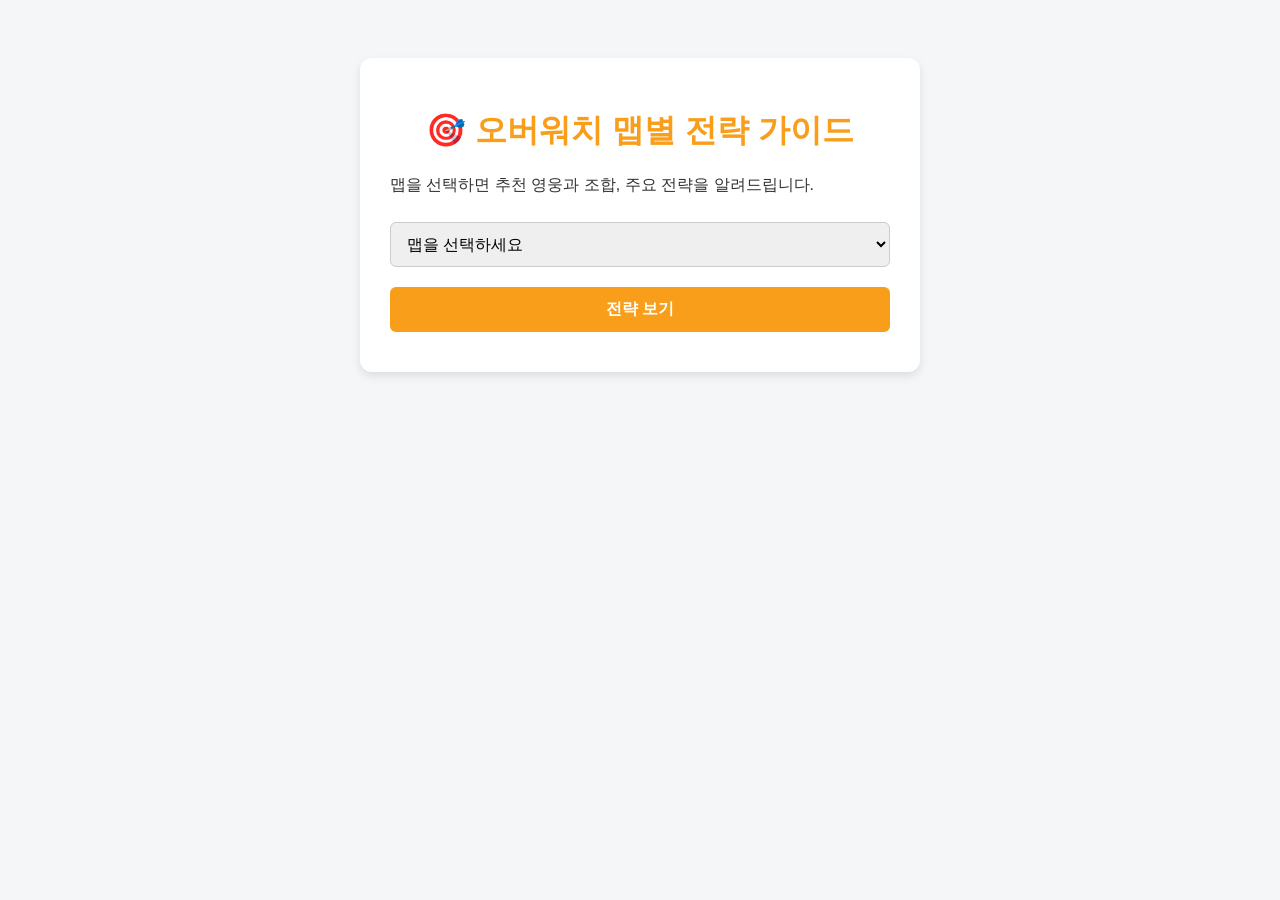
==== week1/ow/index.html @ e613a961 "중복 제거" ====
<!DOCTYPE html>
<html lang="ko">
<head>
    <meta charset="UTF-8">
    <meta name="viewport" content="width=device-width, initial-scale=1.0">
    <title>오버워치 전략 가이드</title>
    <link rel="stylesheet" href="style.css">
</head>
<body>
    <div class="container">
        <h1>🎯 오버워치 맵별 전략 가이드</h1>
        <p>맵을 선택하면 추천 영웅과 조합, 주요 전략을 알려드립니다.</p>
        
        <select id="mapSelect">
            <option value="">맵을 선택하세요</option>
            <option value="kingsRow">왕의 길 (King's Row)</option>
            <option value="ilios">일리오스 (Ilios)</option>
            <option value="dorado">도라도 (Dorado)</option>
            <optgroup label="쟁탈 (Control)">
                <option value="ilios">일리오스 (Ilios)</option>
                <option value="lijiangTower">리장 타워 (Lijiang Tower)</option>
                <option value="nepal">네팔 (Nepal)</option>
                <option value="oasis">오아시스 (Oasis)</option>
                <option value="busan">부산 (Busan)</option>
                <option value="antarcticPeninsula">남극 반도 (Antarctic Peninsula)</option>
                <option value="samoa">사모아 (Samoa)</option>
            </optgroup>
            <optgroup label="호위 (Escort)">
                <option value="dorado">도라도 (Dorado)</option>
                <option value="route66">66번 국도 (Route 66)</option>
                <option value="gibraltar">감시기지: 지브롤터 (Gibraltar)</option>
                <option value="havana">아바나 (Havana)</option>
                <option value="rialto">리알토 (Rialto)</option>
                <option value="junkertown">쓰레기촌 (Junkertown)</option>
                <option value="circuitRoyal">서킷 로얄 (Circuit Royal)</option>
                <option value="shambali">샴발리 수도원 (Shambali)</option>
            </optgroup>
            <optgroup label="혼합 (Hybrid)">
                <option value="kingsRow">왕의 길 (King's Row)</option>
                <option value="numbani">눔바니 (Numbani)</option>
                <option value="hollywood">할리우드 (Hollywood)</option>
                <option value="eichenwalde">아이헨발데 (Eichenwalde)</option>
                <option value="blizzardWorld">블리자드 월드 (Blizzard World)</option>
                <option value="midtown">미드타운 (Midtown)</option>
                <option value="paraiso">파라이소 (Paraíso)</option>
            </optgroup>
            <optgroup label="밀기 (Push)">
                <option value="colosseo">콜로세오 (Colosseo)</option>
                <option value="newQueenStreet">뉴 퀸 스트리트 (New Queen Street)</option>
                <option value="esperanca">에스페란사 (Esperança)</option>
                <option value="runasapi">루나사피 (Runasapi)</option>
            </optgroup>
            <optgroup label="플래시포인트 & 격돌 (Flashpoint / Clash)">
                <option value="suravasa">수라바사 (Suravasa)</option>
                <option value="newJunkCity">뉴 정크 시티 (New Junk City)</option>
                <option value="hanaoka">하나오카 (Hanaoka)</option>
                <option value="anubis">아누비스의 왕좌 (Throne of Anubis)</option>
            </optgroup>
        </select>
        
        <button id="searchBtn">전략 보기</button>

        <div id="resultBox" class="hidden">
            <h2 id="mapTitle">맵 이름</h2>
            <h3>💡 주요 전략</h3>
            <p id="strategyText">전략 내용이 여기에 표시됩니다.</p>
            <h3>🛡️ 추천 조합</h3>
            <p id="compText">추천 조합이 여기에 표시됩니다.</p>
            <h3>⭐ 추천 영웅</h3>
            <ul id="heroList"></ul>
        </div>
    </div>
    <script src="script.js"></script>
</body>
</html>
---- week1/ow/style.css ----
body {
    font-family: 'Malgun Gothic', sans-serif;
    background-color: #f4f6f8;
    color: #333;
    display: flex;
    justify-content: center;
    padding: 50px 20px;
}

.container {
    background: white;
    padding: 30px;
    border-radius: 12px;
    box-shadow: 0 4px 10px rgba(0,0,0,0.1);
    max-width: 500px;
    width: 100%;
}

h1 {
    color: #f99e1a; /* 오버워치 상징 컬러 */
    text-align: center;
}

select, button {
    padding: 12px;
    margin: 10px 0;
    width: 100%;
    border: 1px solid #ccc;
    border-radius: 6px;
    font-size: 16px;
    box-sizing: border-box;
}

button {
    background-color: #f99e1a;
    color: white;
    border: none;
    cursor: pointer;
    font-weight: bold;
    transition: background-color 0.2s;
}

button:hover {
    background-color: #e08b15;
}

.hidden {
    display: none;
}

#resultBox {
    margin-top: 25px;
    padding-top: 20px;
    border-top: 2px dashed #ddd;
}

h3 {
    margin-bottom: 5px;
    color: #444;
}

ul {
    padding-left: 20px;
}
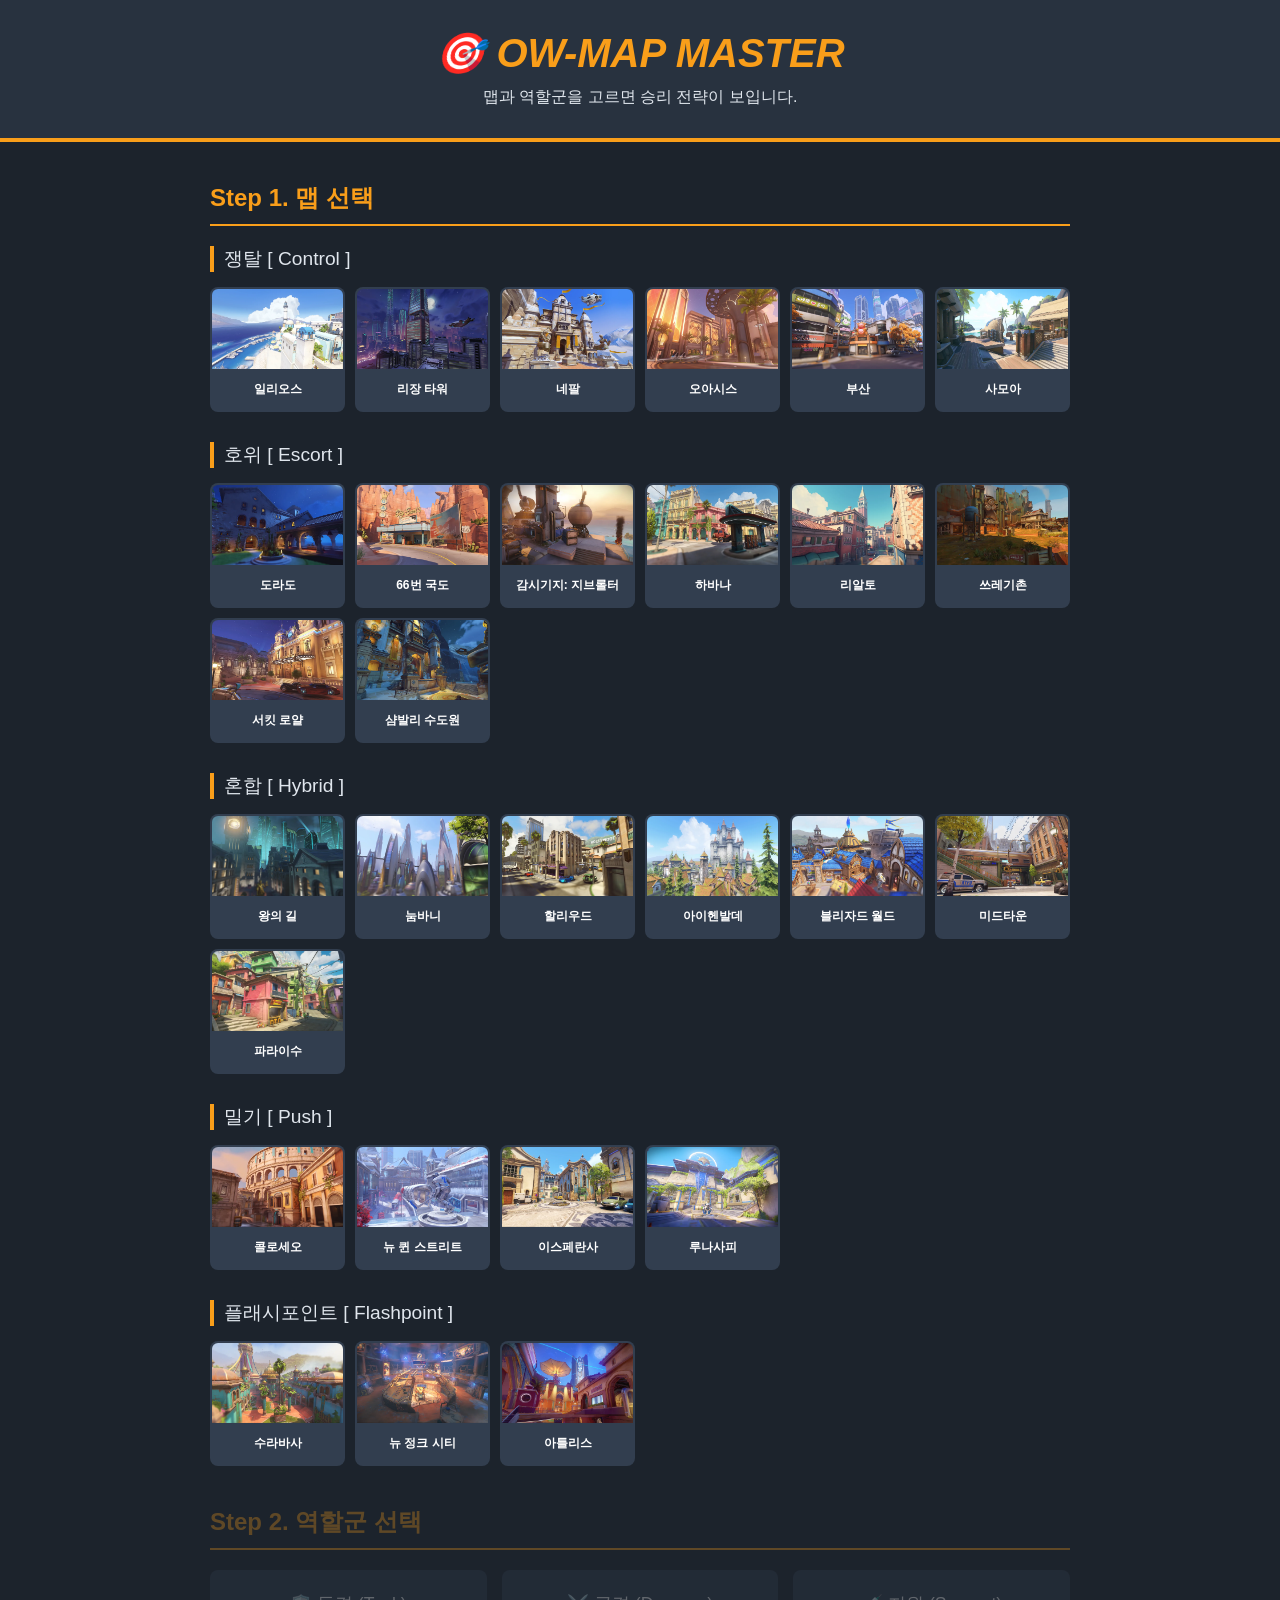
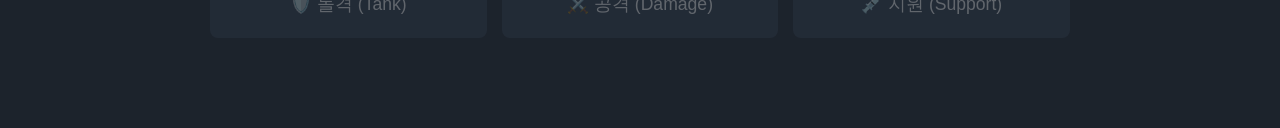
==== commit 57b15dc7: "오버워치 사이트 갈아엎기" ====
--- a/week1/ow/index.html
+++ b/week1/ow/index.html
@@ -7,68 +7,41 @@
     <link rel="stylesheet" href="style.css">
 </head>
 <body>
+    <header class="header">
+        <h1>🎯 OW-MAP MASTER</h1>
+        <p>맵과 역할군을 고르면 승리 전략이 보입니다.</p>
+    </header>
+
     <div class="container">
-        <h1>🎯 오버워치 맵별 전략 가이드</h1>
-        <p>맵을 선택하면 추천 영웅과 조합, 주요 전략을 알려드립니다.</p>
-        
-        <select id="mapSelect">
-            <option value="">맵을 선택하세요</option>
-            <option value="kingsRow">왕의 길 (King's Row)</option>
-            <option value="ilios">일리오스 (Ilios)</option>
-            <option value="dorado">도라도 (Dorado)</option>
-            <optgroup label="쟁탈 (Control)">
-                <option value="ilios">일리오스 (Ilios)</option>
-                <option value="lijiangTower">리장 타워 (Lijiang Tower)</option>
-                <option value="nepal">네팔 (Nepal)</option>
-                <option value="oasis">오아시스 (Oasis)</option>
-                <option value="busan">부산 (Busan)</option>
-                <option value="antarcticPeninsula">남극 반도 (Antarctic Peninsula)</option>
-                <option value="samoa">사모아 (Samoa)</option>
-            </optgroup>
-            <optgroup label="호위 (Escort)">
-                <option value="dorado">도라도 (Dorado)</option>
-                <option value="route66">66번 국도 (Route 66)</option>
-                <option value="gibraltar">감시기지: 지브롤터 (Gibraltar)</option>
-                <option value="havana">아바나 (Havana)</option>
-                <option value="rialto">리알토 (Rialto)</option>
-                <option value="junkertown">쓰레기촌 (Junkertown)</option>
-                <option value="circuitRoyal">서킷 로얄 (Circuit Royal)</option>
-                <option value="shambali">샴발리 수도원 (Shambali)</option>
-            </optgroup>
-            <optgroup label="혼합 (Hybrid)">
-                <option value="kingsRow">왕의 길 (King's Row)</option>
-                <option value="numbani">눔바니 (Numbani)</option>
-                <option value="hollywood">할리우드 (Hollywood)</option>
-                <option value="eichenwalde">아이헨발데 (Eichenwalde)</option>
-                <option value="blizzardWorld">블리자드 월드 (Blizzard World)</option>
-                <option value="midtown">미드타운 (Midtown)</option>
-                <option value="paraiso">파라이소 (Paraíso)</option>
-            </optgroup>
-            <optgroup label="밀기 (Push)">
-                <option value="colosseo">콜로세오 (Colosseo)</option>
-                <option value="newQueenStreet">뉴 퀸 스트리트 (New Queen Street)</option>
-                <option value="esperanca">에스페란사 (Esperança)</option>
-                <option value="runasapi">루나사피 (Runasapi)</option>
-            </optgroup>
-            <optgroup label="플래시포인트 & 격돌 (Flashpoint / Clash)">
-                <option value="suravasa">수라바사 (Suravasa)</option>
-                <option value="newJunkCity">뉴 정크 시티 (New Junk City)</option>
-                <option value="hanaoka">하나오카 (Hanaoka)</option>
-                <option value="anubis">아누비스의 왕좌 (Throne of Anubis)</option>
-            </optgroup>
-        </select>
-        
-        <button id="searchBtn">전략 보기</button>
+        <!-- Step 1: 맵 선택 -->
+        <section class="step-section" id="step1">
+            <h2>Step 1. 맵 선택</h2>
+            <div id="mapGrid"></div>
+        </section>
 
-        <div id="resultBox" class="hidden">
-            <h2 id="mapTitle">맵 이름</h2>
-            <h3>💡 주요 전략</h3>
-            <p id="strategyText">전략 내용이 여기에 표시됩니다.</p>
-            <h3>🛡️ 추천 조합</h3>
-            <p id="compText">추천 조합이 여기에 표시됩니다.</p>
-            <h3>⭐ 추천 영웅</h3>
-            <ul id="heroList"></ul>
-        </div>
+        <!-- Step 2: 역할군 선택 -->
+        <section class="step-section disabled" id="step2">
+            <h2>Step 2. 역할군 선택</h2>
+            <div class="role-buttons">
+                <button class="role-btn" data-role="tank">🛡️ 돌격 (Tank)</button>
+                <button class="role-btn" data-role="damage">⚔️ 공격 (Damage)</button>
+                <button class="role-btn" data-role="support">💉 지원 (Support)</button>
+            </div>
+        </section>
+
+        <!-- 결과창 -->
+        <section id="resultBox" class="hidden">
+            <h2 id="resultTitle" class="result-title">맵 이름 - 역할군 전략</h2>
+            
+            <div class="card strategy-card">
+                <h3>🗺️ 거점별 핵심 전략</h3>
+                <ul id="strategyList"></ul>
+            </div>
+
+            <div id="roleDataContent" class="role-content-grid">
+                <!-- JS에서 추천 영웅, 시너지, 카운터 내용이 렌더링됩니다 -->
+            </div>
+        </section>
     </div>
     <script src="script.js"></script>
 </body>
--- a/week1/ow/style.css
+++ b/week1/ow/style.css
@@ -1,64 +1,188 @@
+/* 오버워치 스타일 테마 및 초기화 */
+:root {
+    --ow-orange: #f99e1a;
+    --ow-orange-hover: #e08b15;
+    --ow-dark: #28323f;
+    --ow-bg: #1c232c;
+    --ow-text: #f4f6f8;
+    --card-bg: #323e4f;
+}
+
 body {
     font-family: 'Malgun Gothic', sans-serif;
-    background-color: #f4f6f8;
-    color: #333;
+    background-color: var(--ow-bg);
+    color: var(--ow-text);
     display: flex;
-    justify-content: center;
-    padding: 50px 20px;
+    flex-direction: column;
+    align-items: center;
+    padding: 0;
+    margin: 0;
+    min-height: 100vh;
+}
+
+.header {
+    background-color: var(--ow-dark);
+    width: 100%;
+    text-align: center;
+    padding: 30px 20px;
+    border-bottom: 4px solid var(--ow-orange);
+    margin-bottom: 20px;
+}
+
+.header h1 {
+    color: var(--ow-orange);
+    margin: 0 0 10px 0;
+    font-size: 2.5em;
+    font-style: italic;
+}
+
+.header p {
+    margin: 0;
+    color: #e0e6ed; /* 가독성 개선: 밝은 회색으로 변경 */
 }
 
 .container {
-    background: white;
-    padding: 30px;
-    border-radius: 12px;
-    box-shadow: 0 4px 10px rgba(0,0,0,0.1);
-    max-width: 500px;
+    max-width: 900px;
     width: 100%;
-}
-
-h1 {
-    color: #f99e1a; /* 오버워치 상징 컬러 */
-    text-align: center;
-}
-
-select, button {
-    padding: 12px;
-    margin: 10px 0;
-    width: 100%;
-    border: 1px solid #ccc;
-    border-radius: 6px;
-    font-size: 16px;
+    padding: 0 20px 50px 20px;
     box-sizing: border-box;
 }
 
-button {
-    background-color: #f99e1a;
-    color: white;
-    border: none;
+.step-section {
+    margin-bottom: 40px;
+}
+
+.step-section h2 {
+    border-bottom: 2px solid var(--ow-orange);
+    padding-bottom: 10px;
+    color: var(--ow-orange);
+}
+
+.disabled {
+    opacity: 0.3;
+    pointer-events: none;
+    transition: opacity 0.3s;
+}
+
+/* 맵 카테고리 타이틀 */
+.map-category {
+    margin-bottom: 30px;
+}
+
+.map-category-title {
+    color: #e0e6ed;
+    font-size: 1.2em;
+    margin-bottom: 15px;
+    border-left: 4px solid var(--ow-orange);
+    padding-left: 10px;
+}
+
+/* 맵 타일 그리드 */
+.map-grid {
+    display: grid;
+    grid-template-columns: repeat(auto-fill, minmax(130px, 1fr));
+    gap: 10px;
+}
+
+.map-btn {
+    background-color: var(--card-bg);
+    color: #ffffff; /* 가독성 개선: 흰색 명시 */
+    border: 2px solid transparent;
+    padding: 0;
+    border-radius: 8px;
     cursor: pointer;
     font-weight: bold;
-    transition: background-color 0.2s;
+    transition: all 0.2s;
+    overflow: hidden;
+    display: flex;
+    flex-direction: column;
 }
 
-button:hover {
-    background-color: #e08b15;
+.map-image {
+    width: 100%;
+    height: 80px;
+    object-fit: cover;
+    background-color: var(--ow-dark);
+}
+
+.map-name {
+    padding: 12px 5px;
+    text-align: center;
+    font-size: 0.9em;
+    width: 100%;
+    box-sizing: border-box;
+}
+
+.map-btn:hover {
+    background-color: #435368;
+}
+
+.map-btn.selected {
+    border-color: var(--ow-orange);
+    background-color: var(--ow-orange);
+    color: #fff;
+}
+
+/* 역할군 버튼 */
+.role-buttons {
+    display: flex;
+    gap: 15px;
+}
+
+.role-btn {
+    flex: 1;
+    background-color: var(--card-bg);
+    color: #ffffff; /* 가독성 개선 */
+    border: 2px solid transparent;
+    padding: 20px;
+    font-size: 1.1em;
+    border-radius: 8px;
+    cursor: pointer;
+    transition: all 0.2s;
+}
+
+.role-btn:hover {
+    border-color: var(--ow-orange);
+}
+
+.role-btn.selected {
+    background-color: var(--ow-orange);
+    color: #fff;
 }
 
 .hidden {
     display: none;
 }
 
-#resultBox {
-    margin-top: 25px;
-    padding-top: 20px;
-    border-top: 2px dashed #ddd;
+/* 결과창 카드 레이아웃 */
+.card {
+    background-color: var(--card-bg);
+    padding: 20px;
+    border-radius: 8px;
+    margin-bottom: 20px;
+    color: #ffffff; /* 카드 내부 텍스트 밝게 조정 */
 }
 
-h3 {
-    margin-bottom: 5px;
-    color: #444;
+.card h3 {
+    margin-top: 0;
+    color: var(--ow-orange);
 }
 
-ul {
+.card ul {
     padding-left: 20px;
+}
+
+.role-content-grid {
+    display: grid;
+    grid-template-columns: 1fr 1fr 1fr;
+    gap: 15px;
+}
+
+@media (max-width: 768px) {
+    .role-content-grid {
+        grid-template-columns: 1fr;
+    }
+    .role-buttons {
+        flex-direction: column;
+    }
 }
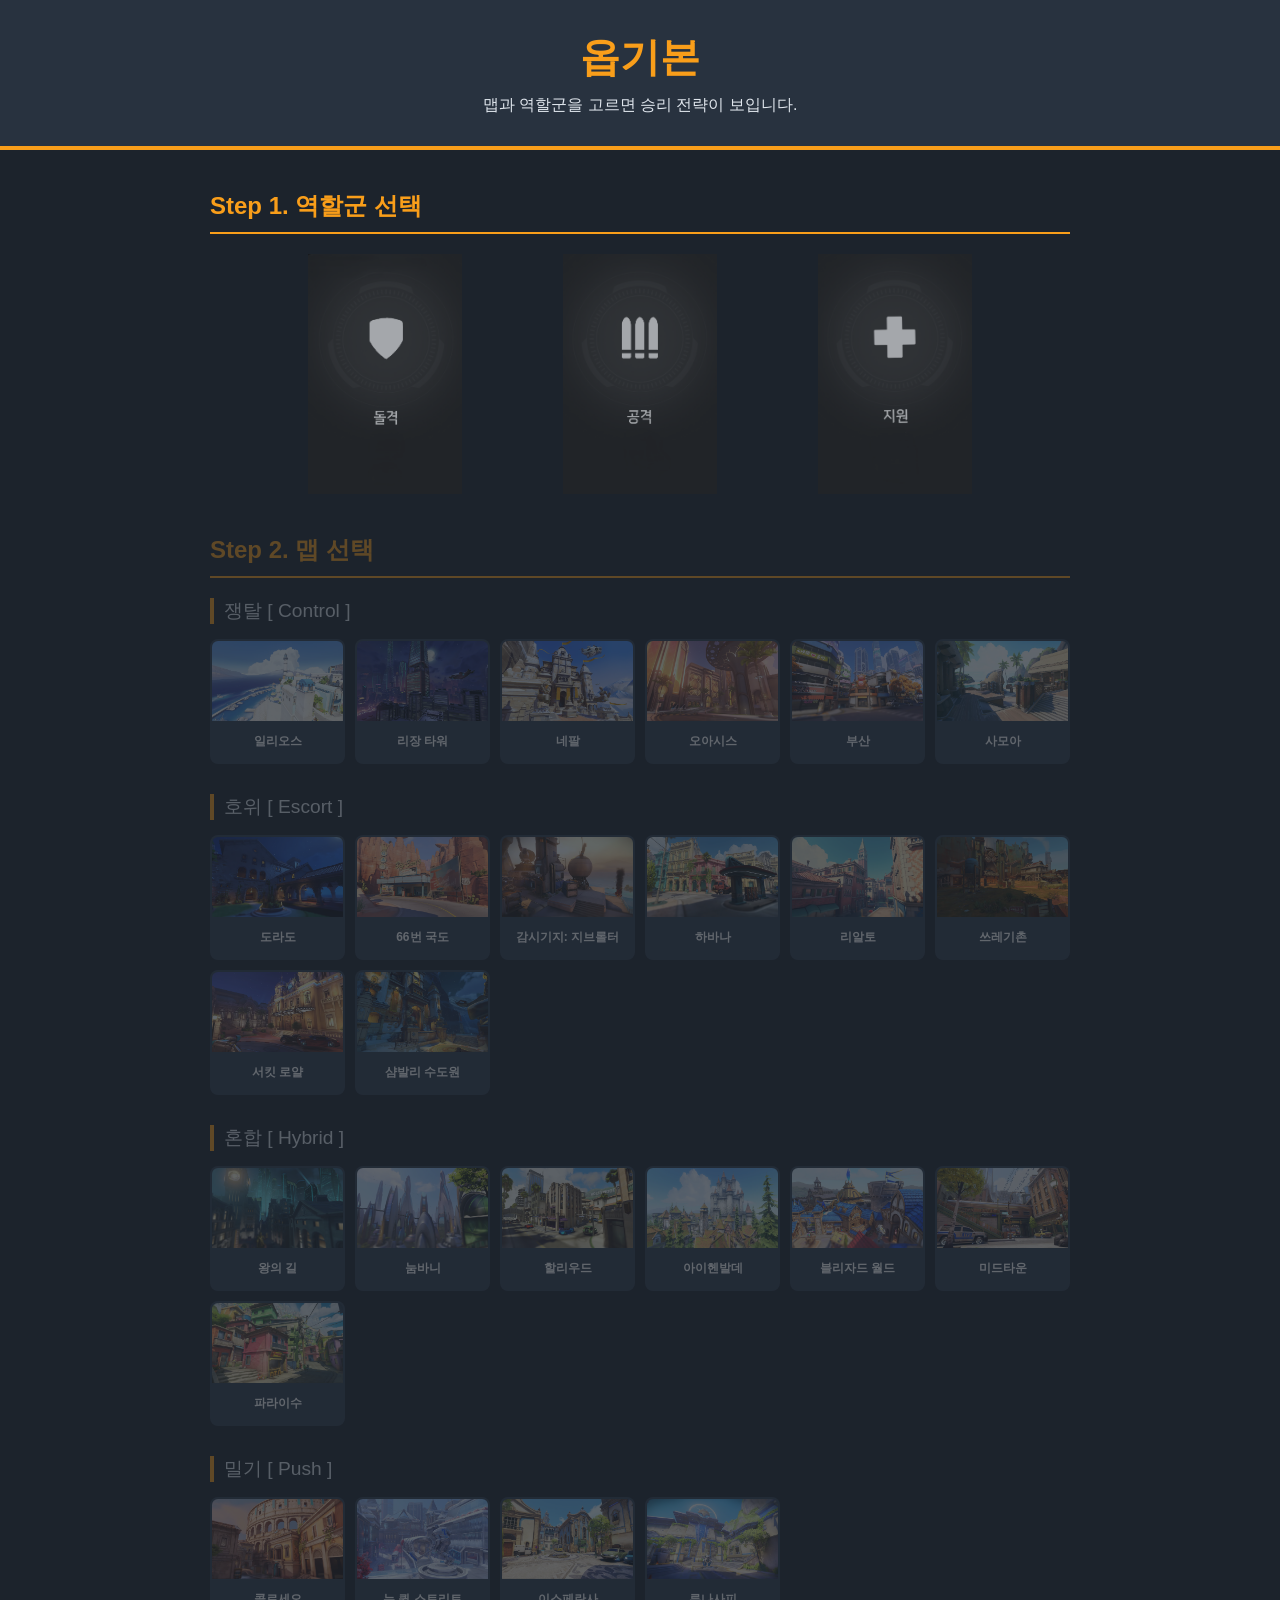
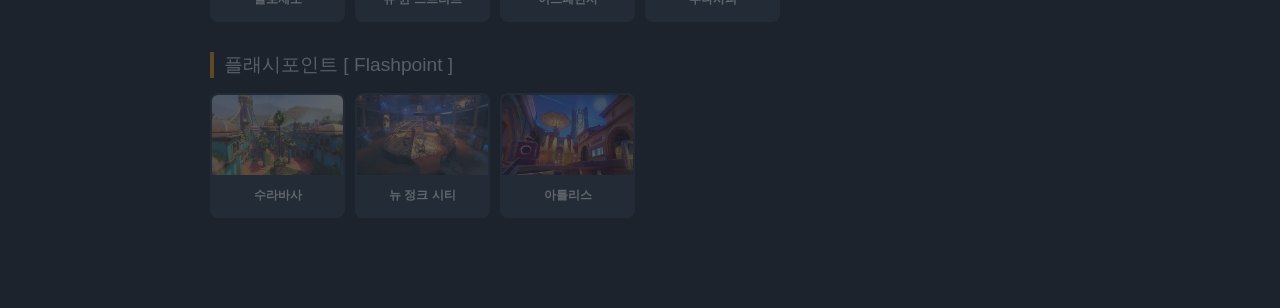
==== commit 159bafcc: "업데이트" ====
--- a/week1/ow/index.html
+++ b/week1/ow/index.html
@@ -8,25 +8,34 @@
 </head>
 <body>
     <header class="header">
-        <h1>🎯 OW-MAP MASTER</h1>
+        <h1>옵기본</h1>
         <p>맵과 역할군을 고르면 승리 전략이 보입니다.</p>
     </header>
 
     <div class="container">
-        <!-- Step 1: 맵 선택 -->
+        <!-- Step 1: 역할군 선택 -->
         <section class="step-section" id="step1">
-            <h2>Step 1. 맵 선택</h2>
-            <div id="mapGrid"></div>
+            <h2>Step 1. 역할군 선택</h2>
+            <div class="role-buttons">
+                <div class="role-item" data-role="tank">
+                    <img src="images/돌격.png" alt="돌격" class="role-icon">
+                    <span>돌격 (Tank)</span>
+                </div>
+                <div class="role-item" data-role="damage">
+                    <img src="images/공격.png" alt="공격" class="role-icon">
+                    <span>공격 (Damage)</span>
+                </div>
+                <div class="role-item" data-role="support">
+                    <img src="images/지원.png" alt="지원" class="role-icon">
+                    <span>지원 (Support)</span>
+                </div>
+            </div>
         </section>
 
-        <!-- Step 2: 역할군 선택 -->
+        <!-- Step 2: 맵 선택 -->
         <section class="step-section disabled" id="step2">
-            <h2>Step 2. 역할군 선택</h2>
-            <div class="role-buttons">
-                <button class="role-btn" data-role="tank">🛡️ 돌격 (Tank)</button>
-                <button class="role-btn" data-role="damage">⚔️ 공격 (Damage)</button>
-                <button class="role-btn" data-role="support">💉 지원 (Support)</button>
-            </div>
+            <h2>Step 2. 맵 선택</h2>
+            <div id="mapGrid"></div>
         </section>
 
         <!-- 결과창 -->
@@ -43,6 +52,6 @@
             </div>
         </section>
     </div>
-    <script src="script.js"></script>
+    <script src="script.js?v=202407"></script>
 </body>
 </html>
--- a/week1/ow/style.css
+++ b/week1/ow/style.css
@@ -33,7 +33,6 @@
     color: var(--ow-orange);
     margin: 0 0 10px 0;
     font-size: 2.5em;
-    font-style: italic;
 }
 
 .header p {
@@ -127,27 +126,50 @@
 .role-buttons {
     display: flex;
     gap: 15px;
-}
-
-.role-btn {
-    flex: 1;
-    background-color: var(--card-bg);
-    color: #ffffff; /* 가독성 개선 */
-    border: 2px solid transparent;
-    padding: 20px;
-    font-size: 1.1em;
-    border-radius: 8px;
+    justify-content: center;
+}
+
+.role-item {
     cursor: pointer;
     transition: all 0.2s;
-}
-
-.role-btn:hover {
-    border-color: var(--ow-orange);
-}
-
-.role-btn.selected {
-    background-color: var(--ow-orange);
-    color: #fff;
+    display: flex;
+    flex-direction: column;
+    align-items: center;
+    justify-content: center;
+    gap: 12px;
+    color: #cbd5e1;
+}
+
+.role-item span {
+    display: none; /* 텍스트(돌격, 공격, 지원) 숨김 처리 */
+}
+
+.role-icon {
+    width: 240px; /* 이미지 크기 최대 확대 */
+    height: 240px;
+    object-fit: contain;
+    transition: transform 0.2s, filter 0.2s;
+    filter: grayscale(100%) opacity(0.6);
+}
+
+.role-item:hover .role-icon {
+    transform: scale(1.1);
+    filter: grayscale(0%) opacity(1);
+}
+
+.role-item:hover {
+    color: var(--ow-orange);
+}
+
+.role-item.selected .role-icon {
+    transform: scale(1.15);
+    filter: grayscale(0%) opacity(1);
+    filter: drop-shadow(0 0 8px rgba(249, 158, 26, 0.6));
+}
+
+.role-item.selected {
+    color: var(--ow-orange);
+    font-weight: bold;
 }
 
 .hidden {
@@ -161,6 +183,12 @@
     border-radius: 8px;
     margin-bottom: 20px;
     color: #ffffff; /* 카드 내부 텍스트 밝게 조정 */
+    transition: transform 0.2s ease, box-shadow 0.2s ease;
+}
+
+.card:hover {
+    transform: translateY(-4px);
+    box-shadow: 0 6px 16px rgba(0, 0, 0, 0.4);
 }
 
 .card h3 {
@@ -174,7 +202,7 @@
 
 .role-content-grid {
     display: grid;
-    grid-template-columns: 1fr 1fr 1fr;
+    grid-template-columns: 1fr 1.8fr; /* 추천 영웅 칸을 줄이고 시너지 픽 칸을 넓힘 */
     gap: 15px;
 }
 
@@ -185,4 +213,149 @@
     .role-buttons {
         flex-direction: column;
     }
+}
+
+/* 메타 구분 뱃지 (Badge) 스타일 */
+.badge {
+    display: inline-block;
+    padding: 3px 8px;
+    border-radius: 12px;
+    font-size: 0.75em;
+    font-weight: bold;
+    margin-right: 6px;
+    vertical-align: text-bottom;
+    line-height: 1;
+}
+.badge-tournament {
+    background-color: #ff4655; /* 대회: 강렬한 레드 */
+    color: #fff;
+}
+.badge-common {
+    background-color: #00a8ff; /* 공통/기본: 파란색 */
+    color: #fff;
+}
+.badge-dive {
+    background-color: #3498db; /* 다이브: 파란색 */
+    color: #fff;
+}
+.badge-rush {
+    background-color: #e67e22; /* 러쉬: 주황색 */
+    color: #fff;
+}
+.badge-poke {
+    background-color: #9b59b6; /* 포킹: 보라색 */
+    color: #fff;
+}
+.badge-anchor {
+    background-color: #95a5a6; /* 앵커: 회색 */
+    color: #fff;
+}
+.badge-main-dps {
+    background-color: #e74c3c; /* 메인딜: 강렬한 붉은색 */
+    color: #fff;
+}
+.badge-sub-dps {
+    background-color: #2ecc71; /* 서브딜: 서포팅/플랭킹 초록색 */
+    color: #fff;
+}
+.badge-rank {
+    background-color: var(--ow-dark);
+    color: var(--ow-orange);
+    border: 1px solid var(--ow-orange);
+}
+
+/* 영웅 아이콘 및 리스트 스타일 */
+.hero-group {
+    display: flex;
+    align-items: center;
+    margin-bottom: 10px;
+    flex-wrap: wrap;
+}
+.hero-item-wrapper {
+    display: inline-flex;
+    align-items: center;
+    gap: 6px;
+    margin: 4px;
+}
+.hero-badges-left, .hero-badges-right {
+    display: flex;
+    flex-direction: column;
+    gap: 4px;
+}
+.hero-badges-left .badge, .hero-badges-right .badge {
+    margin-right: 0;
+}
+.hero-item {
+    display: inline-flex;
+    flex-direction: column;
+    align-items: center;
+    gap: 6px;
+    margin: 4px 2px;
+}
+.hero-icon {
+    width: 46px;
+    height: 46px;
+    border-radius: 50%;
+    object-fit: cover;
+    background-color: var(--ow-dark);
+    border: 2px solid var(--ow-orange);
+    transition: transform 0.2s ease, border-color 0.2s ease;
+}
+
+.hero-name {
+    font-size: 0.85em;
+    text-align: center;
+    line-height: 1.3;
+}
+
+.hero-item:hover .hero-icon {
+    transform: scale(1.15);
+    border-color: #fff;
+}
+
+/* 영웅 상세 정보 팝업(모달) 스타일 */
+.modal {
+    position: fixed;
+    z-index: 1000;
+    left: 0;
+    top: 0;
+    width: 100%;
+    height: 100%;
+    background-color: rgba(0, 0, 0, 0.7);
+    display: flex;
+    align-items: center;
+    justify-content: center;
+    opacity: 1;
+    transition: opacity 0.3s ease;
+}
+.modal.hidden {
+    display: none;
+    opacity: 0;
+}
+.modal-content {
+    position: relative;
+    width: 90%;
+    max-width: 500px;
+    max-height: 80vh;
+    overflow-y: auto;
+    transform: none; /* hover 애니메이션 무효화 */
+}
+.close-btn {
+    position: absolute;
+    top: 15px;
+    right: 20px;
+    color: #fff;
+    font-size: 28px;
+    font-weight: bold;
+    cursor: pointer;
+}
+.close-btn:hover {
+    color: var(--ow-orange);
+}
+.modal-header {
+    display: flex;
+    align-items: center;
+    gap: 15px;
+    border-bottom: 2px solid var(--ow-dark);
+    padding-bottom: 15px;
 }
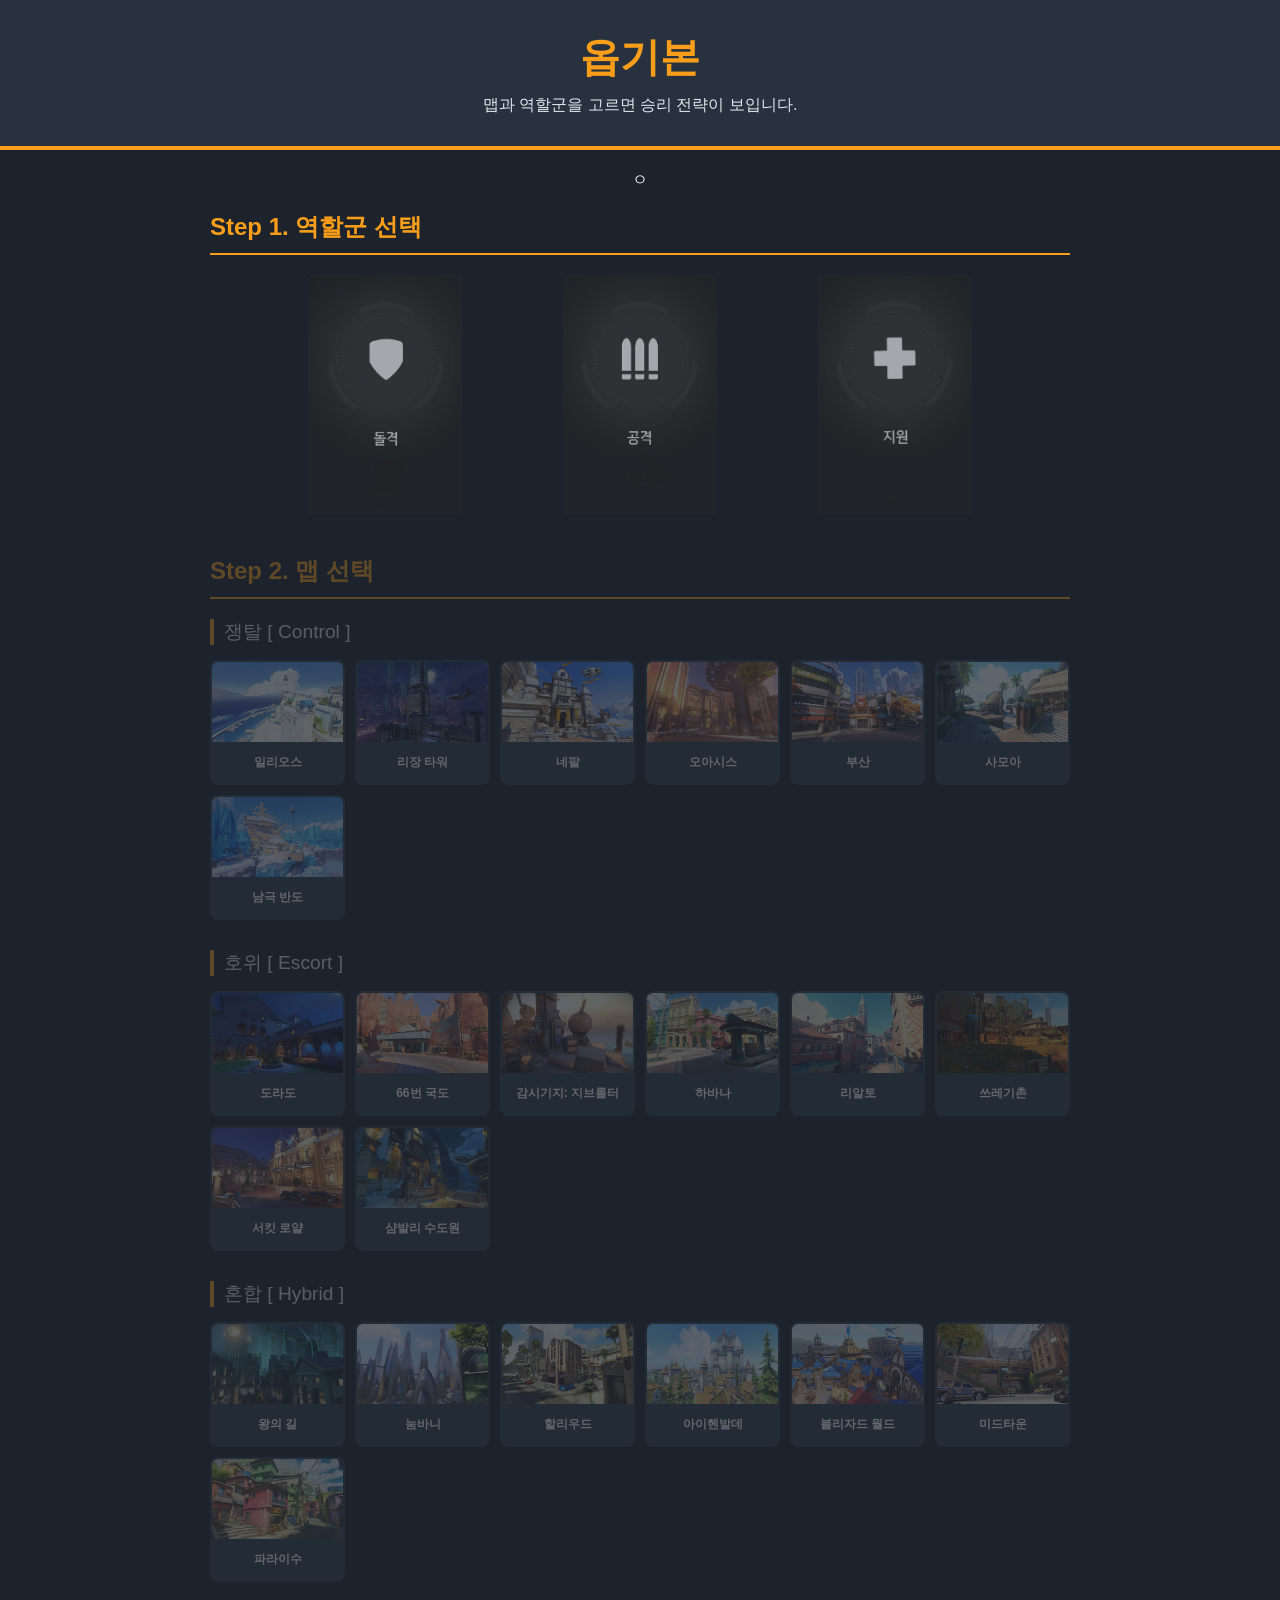
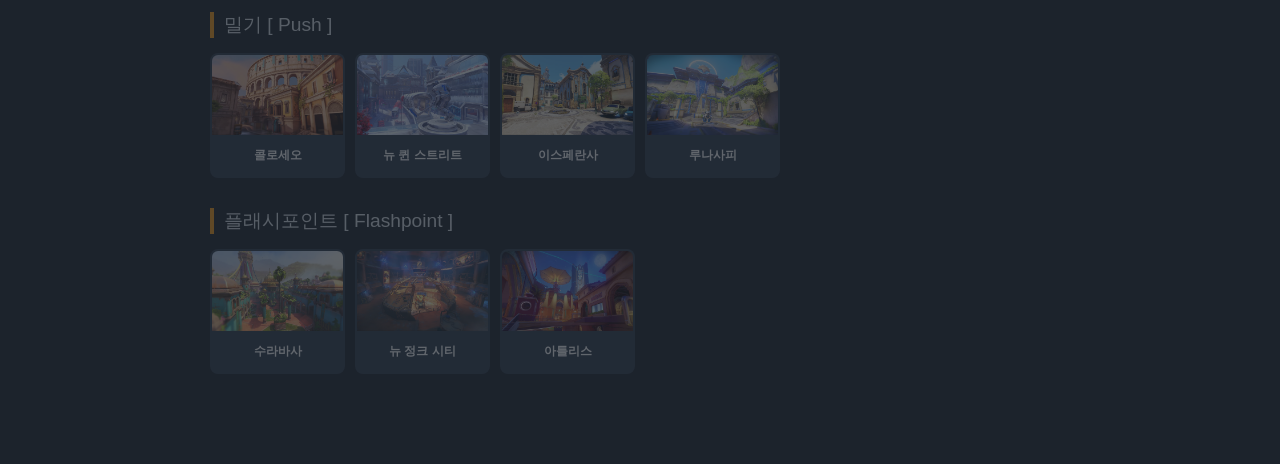
==== commit 039b9286: "Add Supabase feature" ====
--- a/week1/ow/index.html
+++ b/week1/ow/index.html
@@ -10,7 +10,7 @@
     <header class="header">
         <h1>옵기본</h1>
         <p>맵과 역할군을 고르면 승리 전략이 보입니다.</p>
-    </header>
+    </header>ㅇ
 
     <div class="container">
         <!-- Step 1: 역할군 선택 -->
@@ -40,7 +40,12 @@
 
         <!-- 결과창 -->
         <section id="resultBox" class="hidden">
-            <h2 id="resultTitle" class="result-title">맵 이름 - 역할군 전략</h2>
+            <div class="result-header">
+                <h2 id="resultTitle" class="result-title">맵 이름 - 역할군 전략</h2>
+                <div class="like-section">
+                    <button id="likeBtn" class="like-btn">👍 추천해요 <span id="likeCount">0</span></button>
+                </div>
+            </div>
             
             <div class="card strategy-card">
                 <h3>🗺️ 거점별 핵심 전략</h3>
@@ -50,6 +55,21 @@
             <div id="roleDataContent" class="role-content-grid">
                 <!-- JS에서 추천 영웅, 시너지, 카운터 내용이 렌더링됩니다 -->
             </div>
+
+            <!-- 💬 댓글(방명록) 기능 추가 -->
+            <div class="card comment-section">
+                <h3>💬 맵 전술 토론 (방명록)</h3>
+                
+                <form id="commentForm" class="comment-form">
+                    <input type="text" id="commentNickname" placeholder="닉네임 (2~12자)" minlength="2" maxlength="12" required>
+                    <textarea id="commentContent" placeholder="이 맵의 꿀팁이나 궁금한 점을 남겨주세요! (5~300자)" minlength="5" maxlength="300" required></textarea>
+                    <button type="submit" id="commentSubmitBtn">댓글 남기기</button>
+                </form>
+
+                <div id="commentList" class="comment-list">
+                    <p style="text-align: center; color: #a0aec0;">댓글을 불러오는 중...</p>
+                </div>
+            </div>
         </section>
     </div>
     <script src="script.js?v=202407"></script>
--- a/week1/ow/style.css
+++ b/week1/ow/style.css
@@ -141,11 +141,11 @@
 }
 
 .role-item span {
-    display: none; /* 텍스트(돌격, 공격, 지원) 숨김 처리 */
+    display: none;
 }
 
 .role-icon {
-    width: 240px; /* 이미지 크기 최대 확대 */
+    width: 240px;
     height: 240px;
     object-fit: contain;
     transition: transform 0.2s, filter 0.2s;
@@ -170,6 +170,31 @@
 .role-item.selected {
     color: var(--ow-orange);
     font-weight: bold;
+}
+
+/* 결과창 헤더 및 좋아요 버튼 */
+.result-header {
+    display: flex;
+    justify-content: space-between;
+    align-items: center;
+    flex-wrap: wrap;
+    gap: 10px;
+}
+
+.like-btn {
+    background-color: var(--card-bg);
+    color: #fff;
+    border: 1px solid var(--ow-orange);
+    padding: 8px 16px;
+    border-radius: 20px;
+    cursor: pointer;
+    font-weight: bold;
+    transition: all 0.2s;
+}
+
+.like-btn:hover {
+    background-color: var(--ow-orange);
+    color: #fff;
 }
 
 .hidden {
@@ -313,49 +338,207 @@
     border-color: #fff;
 }
 
-/* 영웅 상세 정보 팝업(모달) 스타일 */
-.modal {
-    position: fixed;
-    z-index: 1000;
-    left: 0;
-    top: 0;
+/* --- 영웅 상세 페이지 (OP.GG 스타일) --- */
+.hero-header-banner {
+    display: flex;
+    align-items: center;
+    gap: 25px;
+    background: linear-gradient(135deg, #323e4f, #1c232c);
+    padding: 30px;
+    border-radius: 12px;
+    border-left: 6px solid var(--ow-orange);
+    margin-bottom: 25px;
+    box-shadow: 0 8px 20px rgba(0,0,0,0.3);
+}
+.hero-detail-img {
+    width: 110px;
+    height: 110px;
+    border-radius: 50%;
+    border: 4px solid var(--ow-orange);
+    object-fit: cover;
+}
+.hero-detail-info h2 {
+    margin: 0 0 10px 0;
+    font-size: 2em;
+    display: flex;
+    align-items: center;
+    gap: 15px;
+}
+.hero-stats {
+    display: flex;
+    gap: 15px;
+    font-size: 0.95em;
+    color: #cbd5e1;
+    margin-bottom: 12px;
+}
+.hero-stats span {
+    background: rgba(0,0,0,0.2);
+    padding: 5px 10px;
+    border-radius: 6px;
+}
+
+.detail-section {
+    background: var(--card-bg);
+    border-radius: 8px;
+    padding: 25px;
+    margin-bottom: 20px;
+}
+.section-title {
+    font-size: 1.3em;
+    color: var(--ow-orange);
+    margin-bottom: 20px;
+    border-bottom: 2px solid rgba(255,255,255,0.1);
+    padding-bottom: 10px;
+}
+
+/* 탭 버튼 스타일 (트레이서 등 조합별 전략용) */
+.tab-container {
+    display: flex;
+    gap: 10px;
+    margin-bottom: 15px;
+    flex-wrap: wrap;
+}
+.tab-btn {
+    background: rgba(0,0,0,0.3);
+    border: 1px solid rgba(255,255,255,0.1);
+    color: #cbd5e1;
+    padding: 8px 16px;
+    border-radius: 20px;
+    cursor: pointer;
+    transition: all 0.2s;
+    font-weight: bold;
+}
+.tab-btn:hover {
+    background: rgba(249, 158, 26, 0.2);
+    color: var(--ow-orange);
+}
+.tab-btn.active {
+    background: var(--ow-orange);
+    color: #fff;
+    border-color: var(--ow-orange);
+}
+.tab-content {
+    display: none;
+    background: rgba(0,0,0,0.15);
+    padding: 20px;
+    border-radius: 8px;
+    border-left: 4px solid var(--ow-orange);
+    line-height: 1.6;
+}
+.tab-content.active {
+    display: block;
+    animation: fadeInDown 0.3s ease;
+}
+
+/* 상성 카드 (OP.GG Style) */
+.matchup-grid {
+    display: grid;
+    grid-template-columns: repeat(auto-fill, minmax(280px, 1fr));
+    gap: 15px;
+}
+.matchup-card {
+    background: rgba(0,0,0,0.15);
+    border-radius: 8px;
+    padding: 15px;
+    cursor: pointer;
+    border-left: 5px solid transparent;
+    transition: all 0.2s ease;
+}
+.matchup-card.easy { border-left-color: #5383e8; } /* Blue for Easy */
+.matchup-card.counter { border-left-color: #e84057; } /* Red for Counter */
+.matchup-card:hover {
+    background: rgba(0,0,0,0.3);
+    transform: translateY(-3px);
+}
+.matchup-header {
+    display: flex;
+    align-items: center;
+    gap: 10px;
+    font-size: 1.1em;
+    font-weight: bold;
+}
+.matchup-reason {
+    display: none; /* 숨김 처리 */
+    margin-top: 12px;
+    padding-top: 12px;
+    border-top: 1px dashed rgba(255,255,255,0.1);
+    font-size: 0.9em;
+    color: #e0e6ed;
+    line-height: 1.5;
+}
+.matchup-card.active .matchup-reason {
+    display: block; /* 클릭 시 표시 */
+    animation: fadeInDown 0.3s ease;
+}
+
+@keyframes fadeInDown {
+    from { opacity: 0; transform: translateY(-5px); }
+    to { opacity: 1; transform: translateY(0); }
+}
+
+/* --- 방명록(댓글) 섹션 스타일 --- */
+.comment-section {
+    grid-column: 1 / -1;
+    margin-top: 20px;
+}
+.comment-form {
+    display: flex;
+    flex-direction: column;
+    gap: 10px;
+    margin-bottom: 20px;
+    background: rgba(0,0,0,0.15);
+    padding: 15px;
+    border-radius: 8px;
+}
+.comment-form input,
+.comment-form textarea {
     width: 100%;
-    height: 100%;
-    background-color: rgba(0, 0, 0, 0.7);
-    display: flex;
-    align-items: center;
-    justify-content: center;
-    opacity: 1;
-    transition: opacity 0.3s ease;
-}
-.modal.hidden {
-    display: none;
-    opacity: 0;
-}
-.modal-content {
-    position: relative;
-    width: 90%;
-    max-width: 500px;
-    max-height: 80vh;
-    overflow-y: auto;
-    transform: none; /* hover 애니메이션 무효화 */
-}
-.close-btn {
-    position: absolute;
-    top: 15px;
-    right: 20px;
-    color: #fff;
-    font-size: 28px;
+    padding: 12px;
+    border-radius: 6px;
+    border: 1px solid rgba(255,255,255,0.1);
+    background: rgba(0,0,0,0.2);
+    color: #fff;
+    box-sizing: border-box;
+    font-family: inherit;
+}
+.comment-form textarea {
+    resize: vertical;
+    min-height: 80px;
+}
+.comment-form button {
+    background-color: var(--ow-orange);
+    color: #fff;
+    border: none;
+    padding: 12px;
+    border-radius: 6px;
     font-weight: bold;
     cursor: pointer;
-}
-.close-btn:hover {
-    color: var(--ow-orange);
-}
-.modal-header {
-    display: flex;
-    align-items: center;
+    transition: background-color 0.2s;
+}
+.comment-form button:hover {
+    background-color: var(--ow-orange-hover);
+}
+.comment-list {
+    display: flex;
+    flex-direction: column;
     gap: 15px;
-    border-bottom: 2px solid var(--ow-dark);
-    padding-bottom: 15px;
+}
+.comment-item {
+    background: rgba(0,0,0,0.2);
+    padding: 15px;
+    border-radius: 8px;
+    border-left: 4px solid var(--ow-orange);
+}
+.comment-header {
+    display: flex;
+    justify-content: space-between;
+    margin-bottom: 8px;
+    font-size: 0.9em;
+}
+.comment-author { font-weight: bold; color: #fff; }
+.comment-date { color: #a0aec0; font-size: 0.9em; }
+.comment-body {
+    color: #e0e6ed;
+    line-height: 1.5;
+    word-break: break-word;
 }
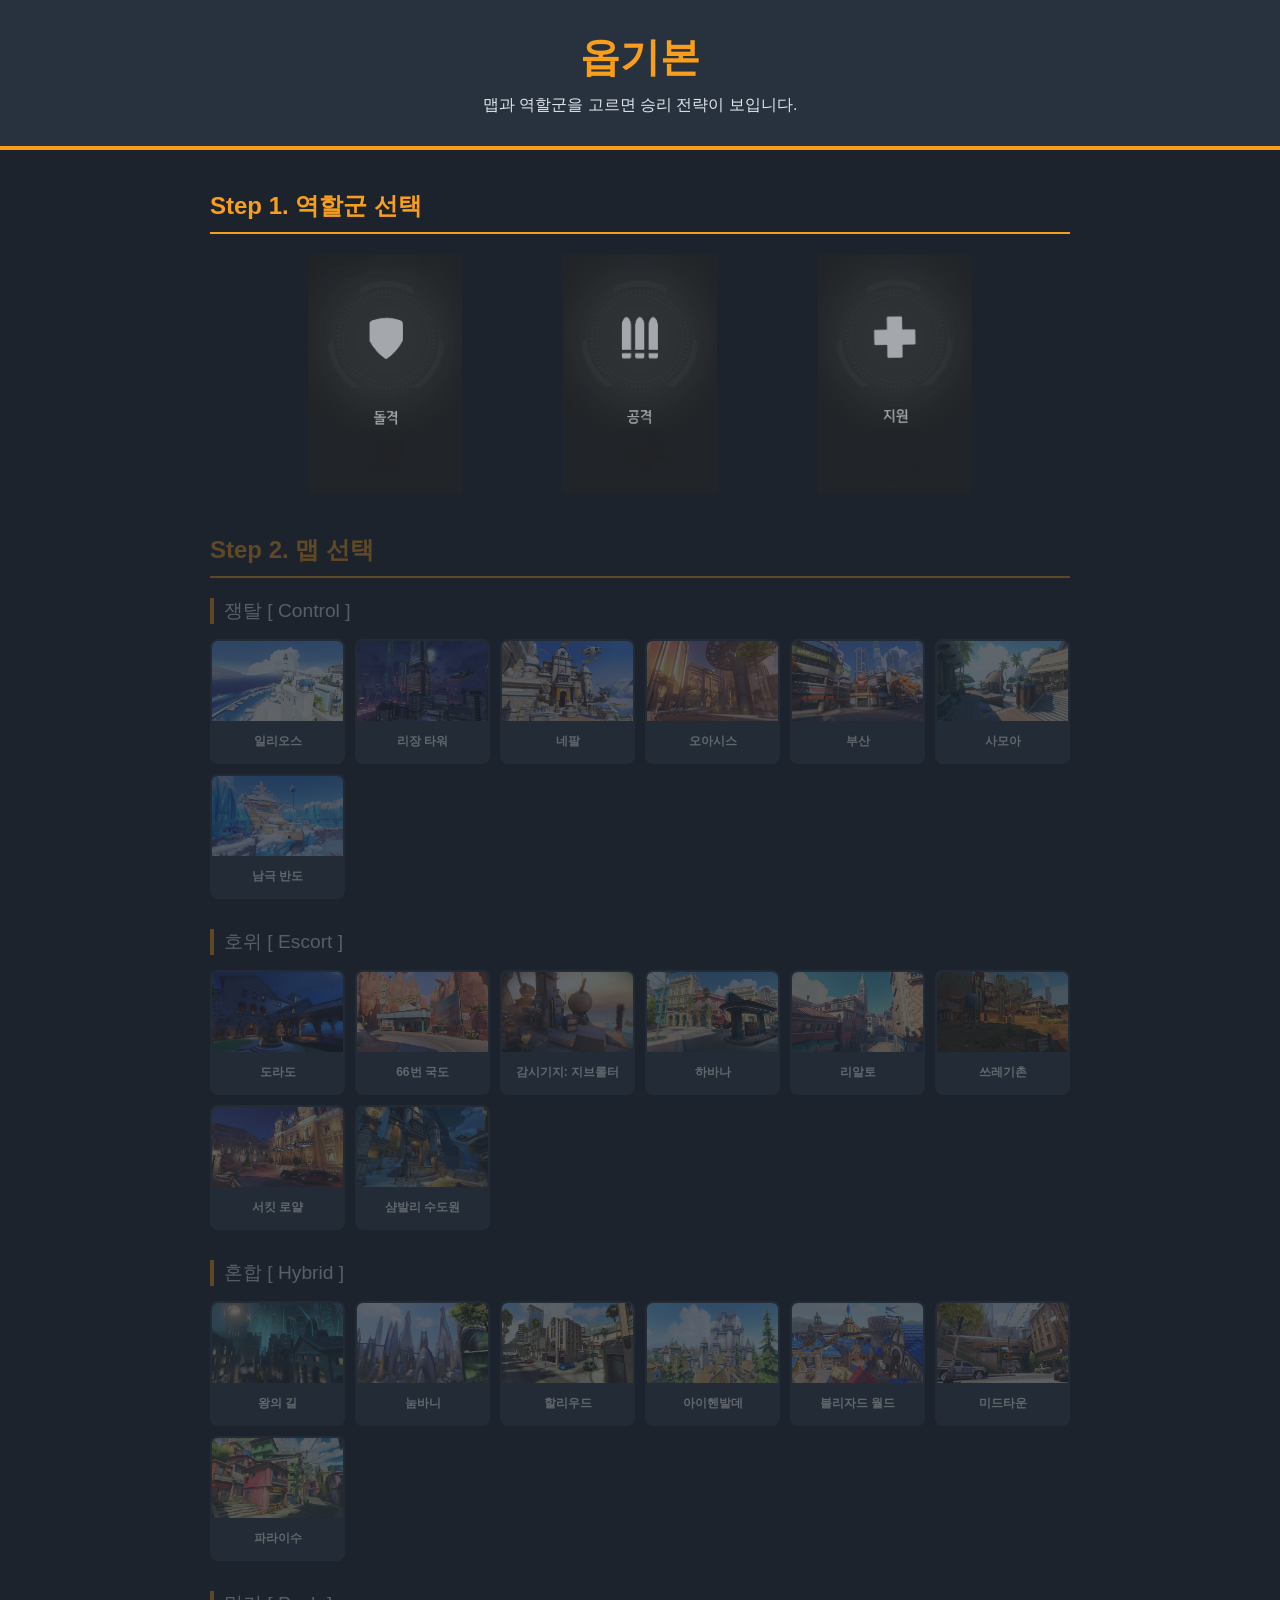
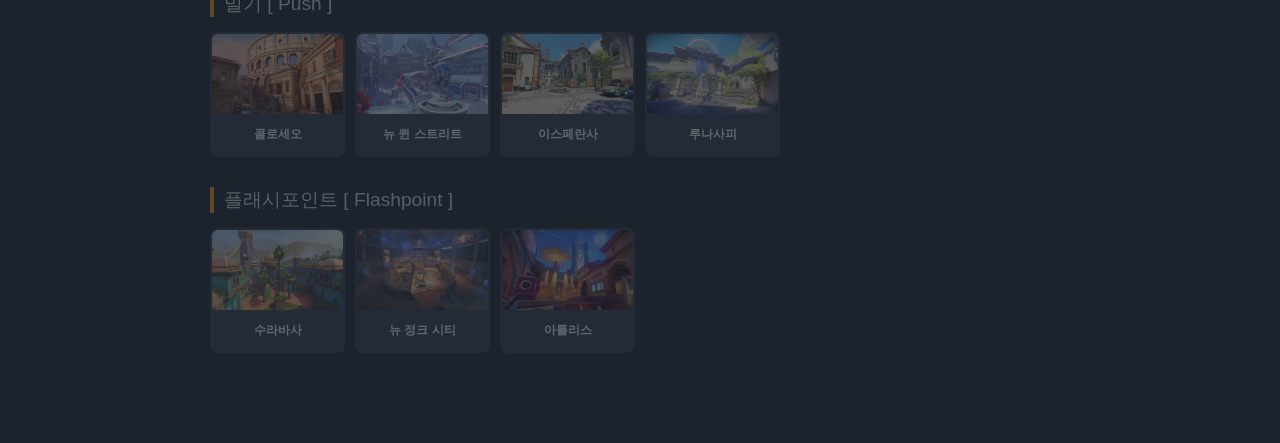
==== commit 9c16a4d8: "진짜 첫 배포 시작" ====
--- a/week1/ow/index.html
+++ b/week1/ow/index.html
@@ -10,7 +10,7 @@
     <header class="header">
         <h1>옵기본</h1>
         <p>맵과 역할군을 고르면 승리 전략이 보입니다.</p>
-    </header>ㅇ
+    </header>
 
     <div class="container">
         <!-- Step 1: 역할군 선택 -->
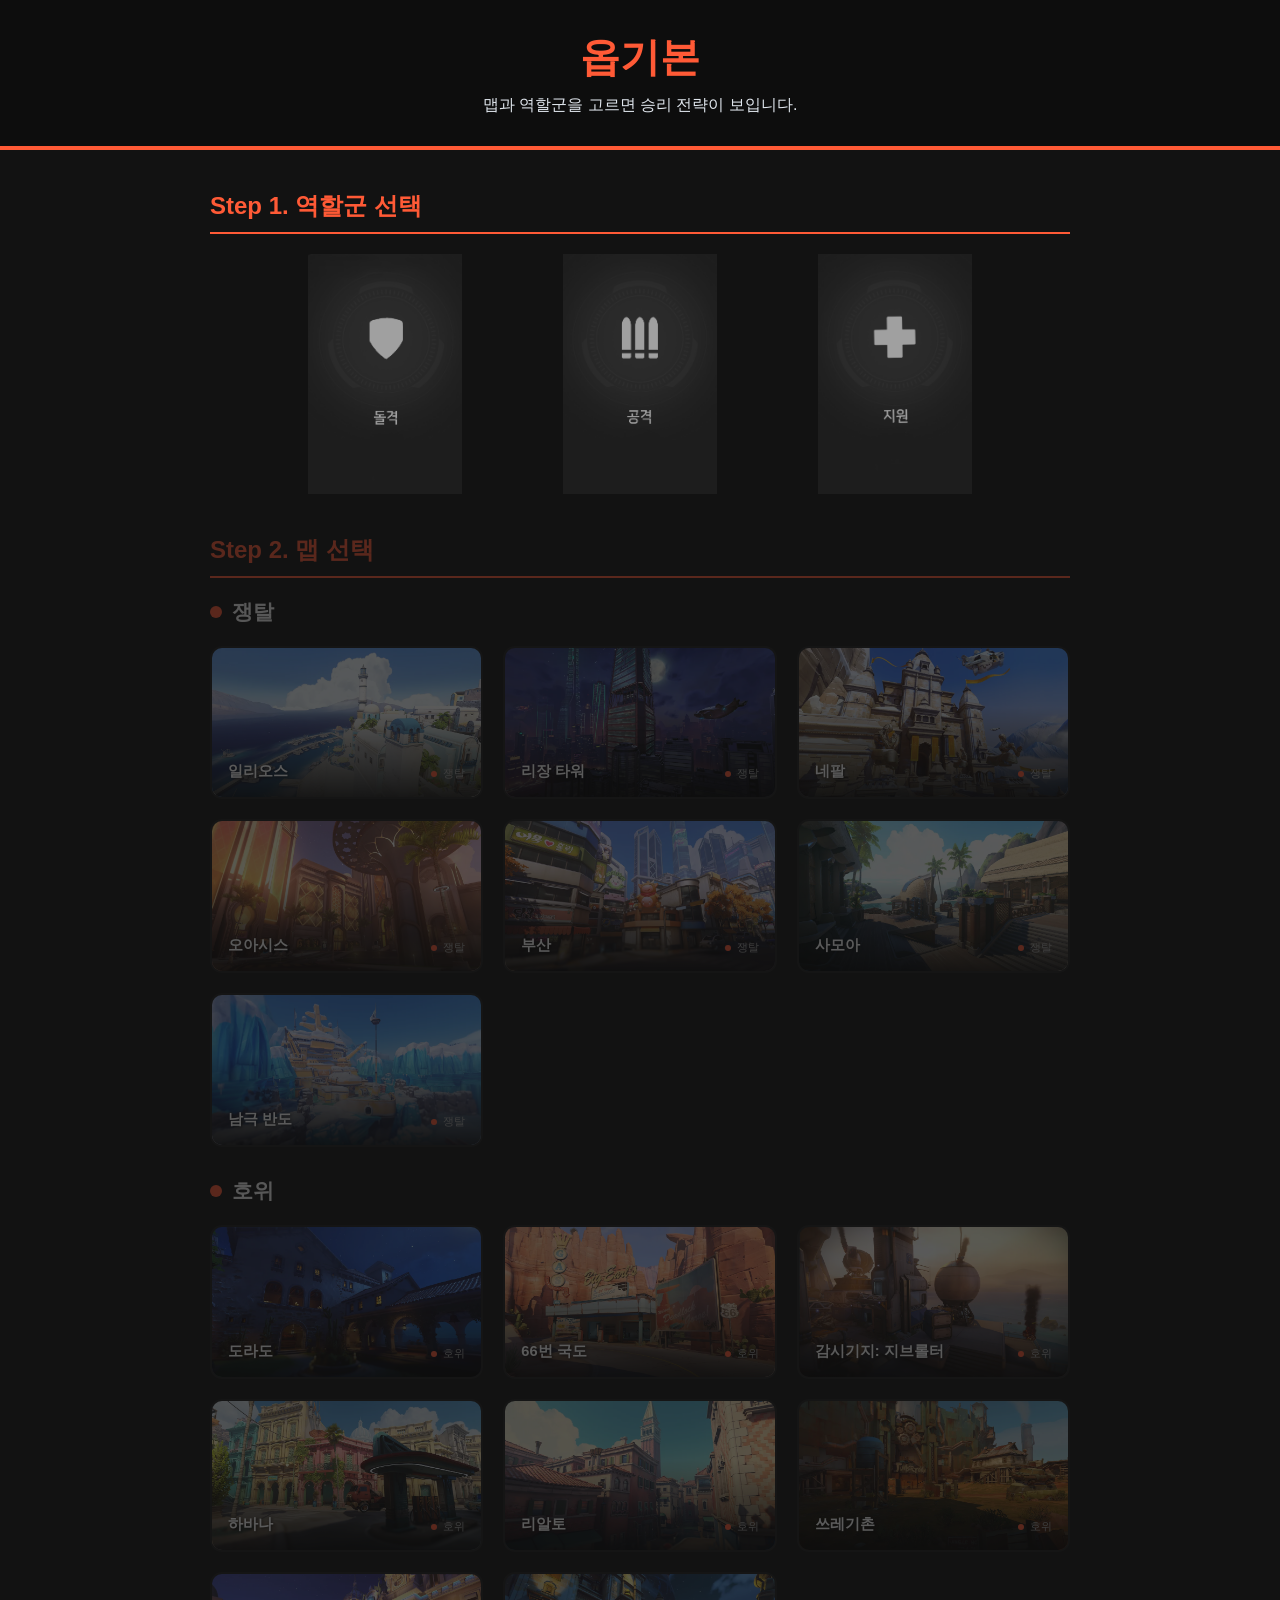
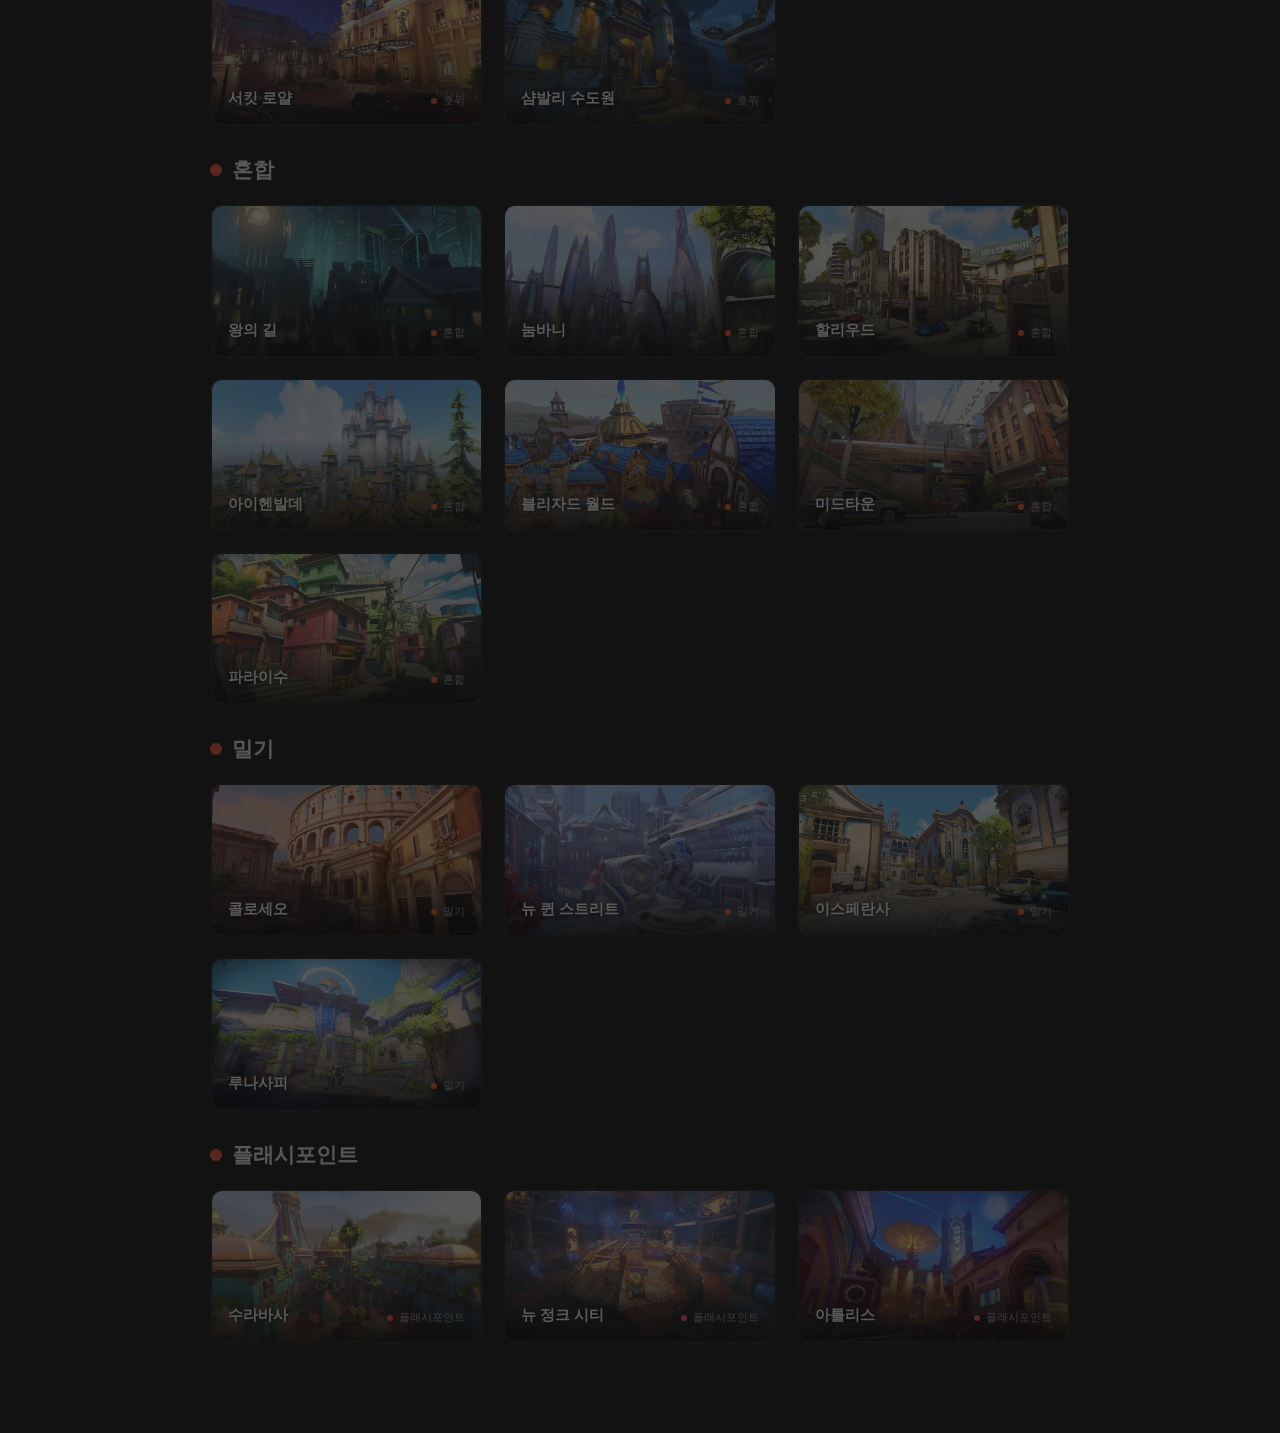
==== commit aa58d219: "수정 완료" ====
--- a/week1/ow/index.html
+++ b/week1/ow/index.html
@@ -7,7 +7,7 @@
     <link rel="stylesheet" href="style.css">
 </head>
 <body>
-    <header class="header">
+    <header class="header main-header">
         <h1>옵기본</h1>
         <p>맵과 역할군을 고르면 승리 전략이 보입니다.</p>
     </header>
--- a/week1/ow/style.css
+++ b/week1/ow/style.css
@@ -1,11 +1,12 @@
 /* 오버워치 스타일 테마 및 초기화 */
 :root {
-    --ow-orange: #f99e1a;
-    --ow-orange-hover: #e08b15;
-    --ow-dark: #28323f;
-    --ow-bg: #1c232c;
-    --ow-text: #f4f6f8;
-    --card-bg: #323e4f;
+    --ow-orange: #FF5A36;
+    --ow-orange-hover: #E0482B;
+    --ow-dark: #0D0D0D;
+    --ow-bg: #121212;
+    --ow-text: #F5F5F5;
+    --card-bg: #1E1E1E;
+    --text-muted: #A0A0A0;
 }
 
 body {
@@ -27,6 +28,15 @@
     padding: 30px 20px;
     border-bottom: 4px solid var(--ow-orange);
     margin-bottom: 20px;
+    position: sticky;
+    top: 0;
+    z-index: 1000;
+    box-sizing: border-box;
+}
+
+.header.main-header {
+    position: static;
+    z-index: auto;
 }
 
 .header h1 {
@@ -69,57 +79,104 @@
 }
 
 .map-category-title {
-    color: #e0e6ed;
-    font-size: 1.2em;
-    margin-bottom: 15px;
-    border-left: 4px solid var(--ow-orange);
-    padding-left: 10px;
+    color: var(--ow-text);
+    font-size: 1.3em;
+    font-weight: bold;
+    margin-bottom: 20px;
+    display: flex;
+    align-items: center;
+    gap: 10px;
+}
+
+.map-category-title::before {
+    content: '';
+    display: inline-block;
+    width: 12px;
+    height: 12px;
+    background-color: var(--ow-orange);
+    border-radius: 50%;
 }
 
 /* 맵 타일 그리드 */
 .map-grid {
     display: grid;
-    grid-template-columns: repeat(auto-fill, minmax(130px, 1fr));
-    gap: 10px;
+    grid-template-columns: repeat(auto-fill, minmax(260px, 1fr));
+    gap: 20px;
 }
 
 .map-btn {
+    position: relative;
     background-color: var(--card-bg);
-    color: #ffffff; /* 가독성 개선: 흰색 명시 */
     border: 2px solid transparent;
     padding: 0;
-    border-radius: 8px;
+    border-radius: 12px;
     cursor: pointer;
-    font-weight: bold;
-    transition: all 0.2s;
     overflow: hidden;
-    display: flex;
-    flex-direction: column;
+    display: block;
+    aspect-ratio: 16 / 9;
+    transition: transform 0.3s ease, border-color 0.3s ease, box-shadow 0.3s ease;
 }
 
 .map-image {
     width: 100%;
-    height: 80px;
+    height: 100%;
     object-fit: cover;
     background-color: var(--ow-dark);
+    display: block;
+}
+
+.map-overlay {
+    position: absolute;
+    top: 0; left: 0; right: 0; bottom: 0;
+    background: linear-gradient(to bottom, transparent 40%, rgba(0, 0, 0, 0.85) 100%);
+    display: flex;
+    flex-direction: column;
+    justify-content: flex-end;
+    padding: 16px;
+    box-sizing: border-box;
+}
+
+.map-info {
+    display: flex;
+    justify-content: space-between;
+    align-items: flex-end;
+    width: 100%;
 }
 
 .map-name {
-    padding: 12px 5px;
-    text-align: center;
-    font-size: 0.9em;
-    width: 100%;
-    box-sizing: border-box;
+    color: #ffffff;
+    font-size: 1.1em;
+    font-weight: bold;
+    margin: 0;
+    text-shadow: 1px 1px 3px rgba(0,0,0,0.8);
+}
+
+.map-sub-info {
+    display: flex;
+    align-items: center;
+    gap: 6px;
+    font-size: 0.8em;
+    color: var(--text-muted);
+    font-weight: 500;
+}
+
+.map-sub-info::before {
+    content: '';
+    display: inline-block;
+    width: 6px;
+    height: 6px;
+    background-color: var(--ow-orange);
+    border-radius: 50%;
 }
 
 .map-btn:hover {
-    background-color: #435368;
+    transform: scale(1.05);
+    box-shadow: 0 8px 24px rgba(0, 0, 0, 0.5);
 }
 
 .map-btn.selected {
     border-color: var(--ow-orange);
-    background-color: var(--ow-orange);
-    color: #fff;
+    box-shadow: 0 0 0 2px var(--ow-orange), 0 8px 24px rgba(0,0,0,0.6);
 }
 
 /* 역할군 버튼 */
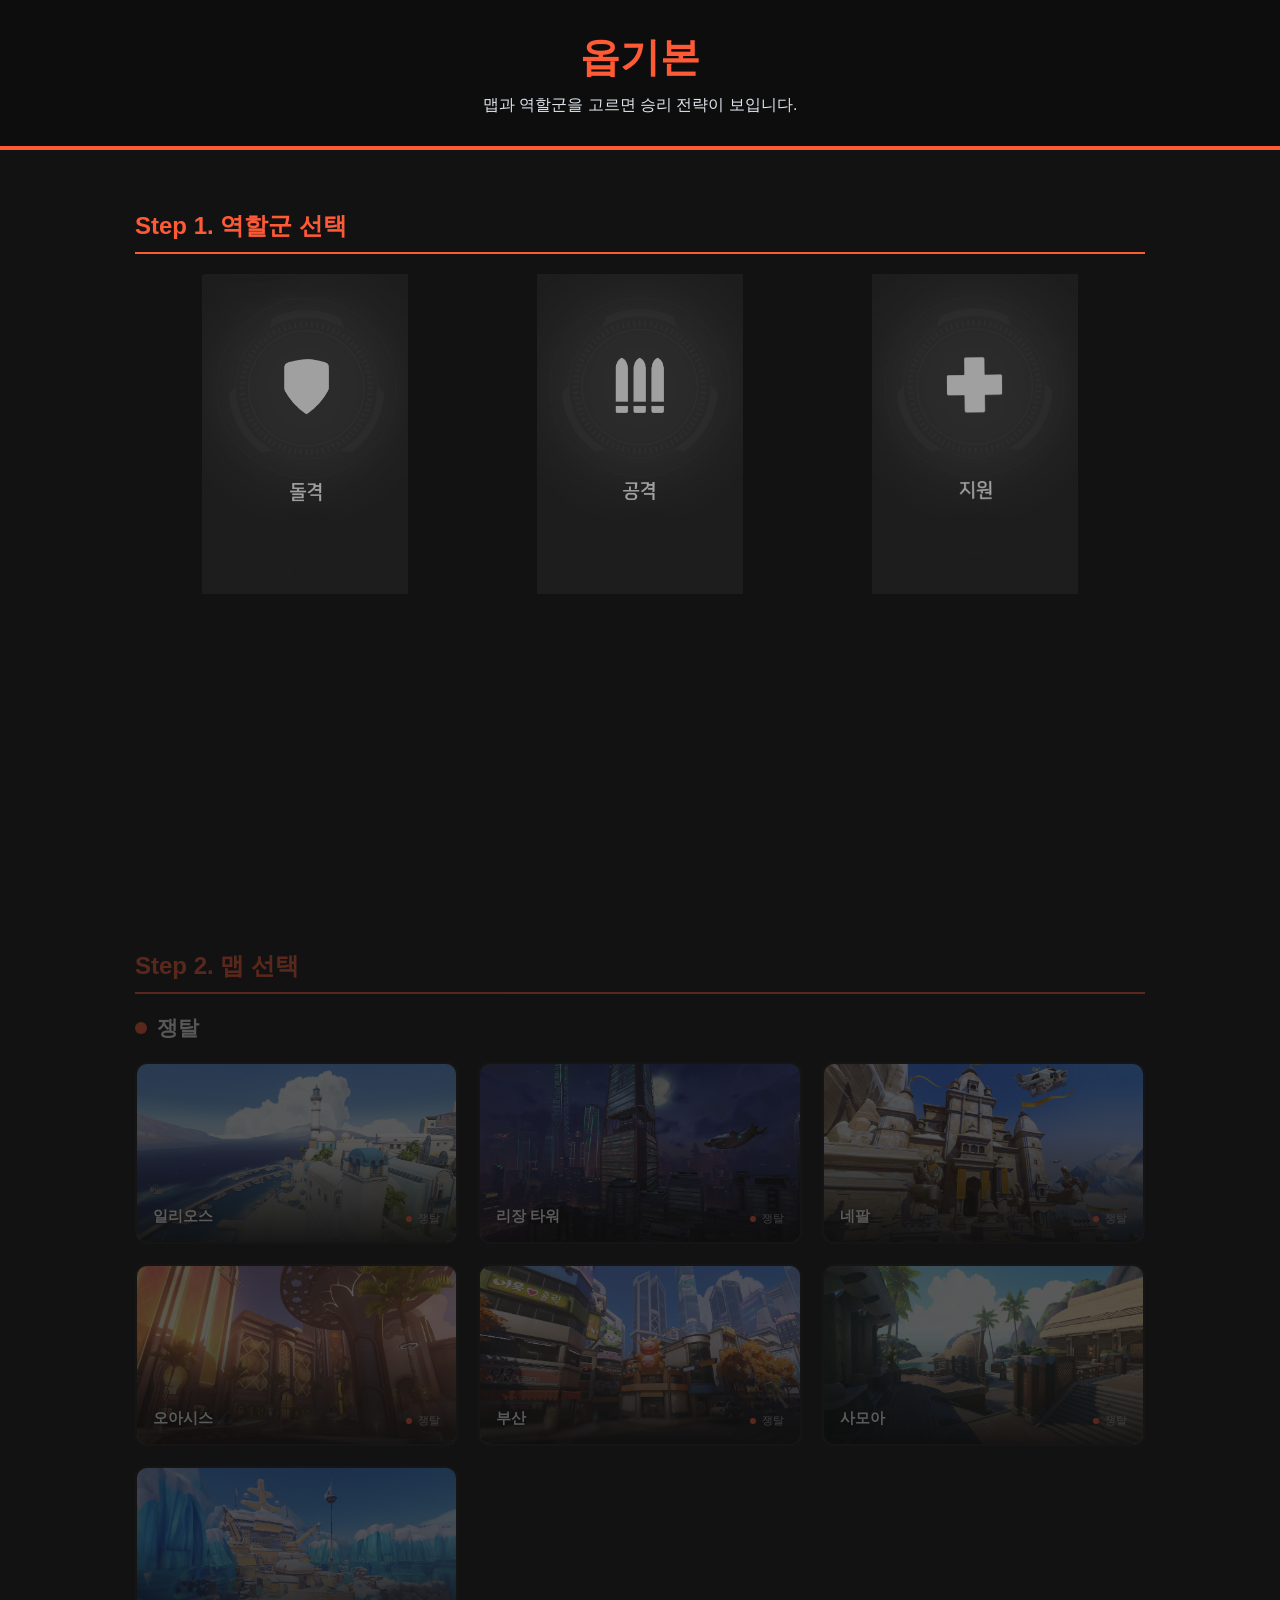
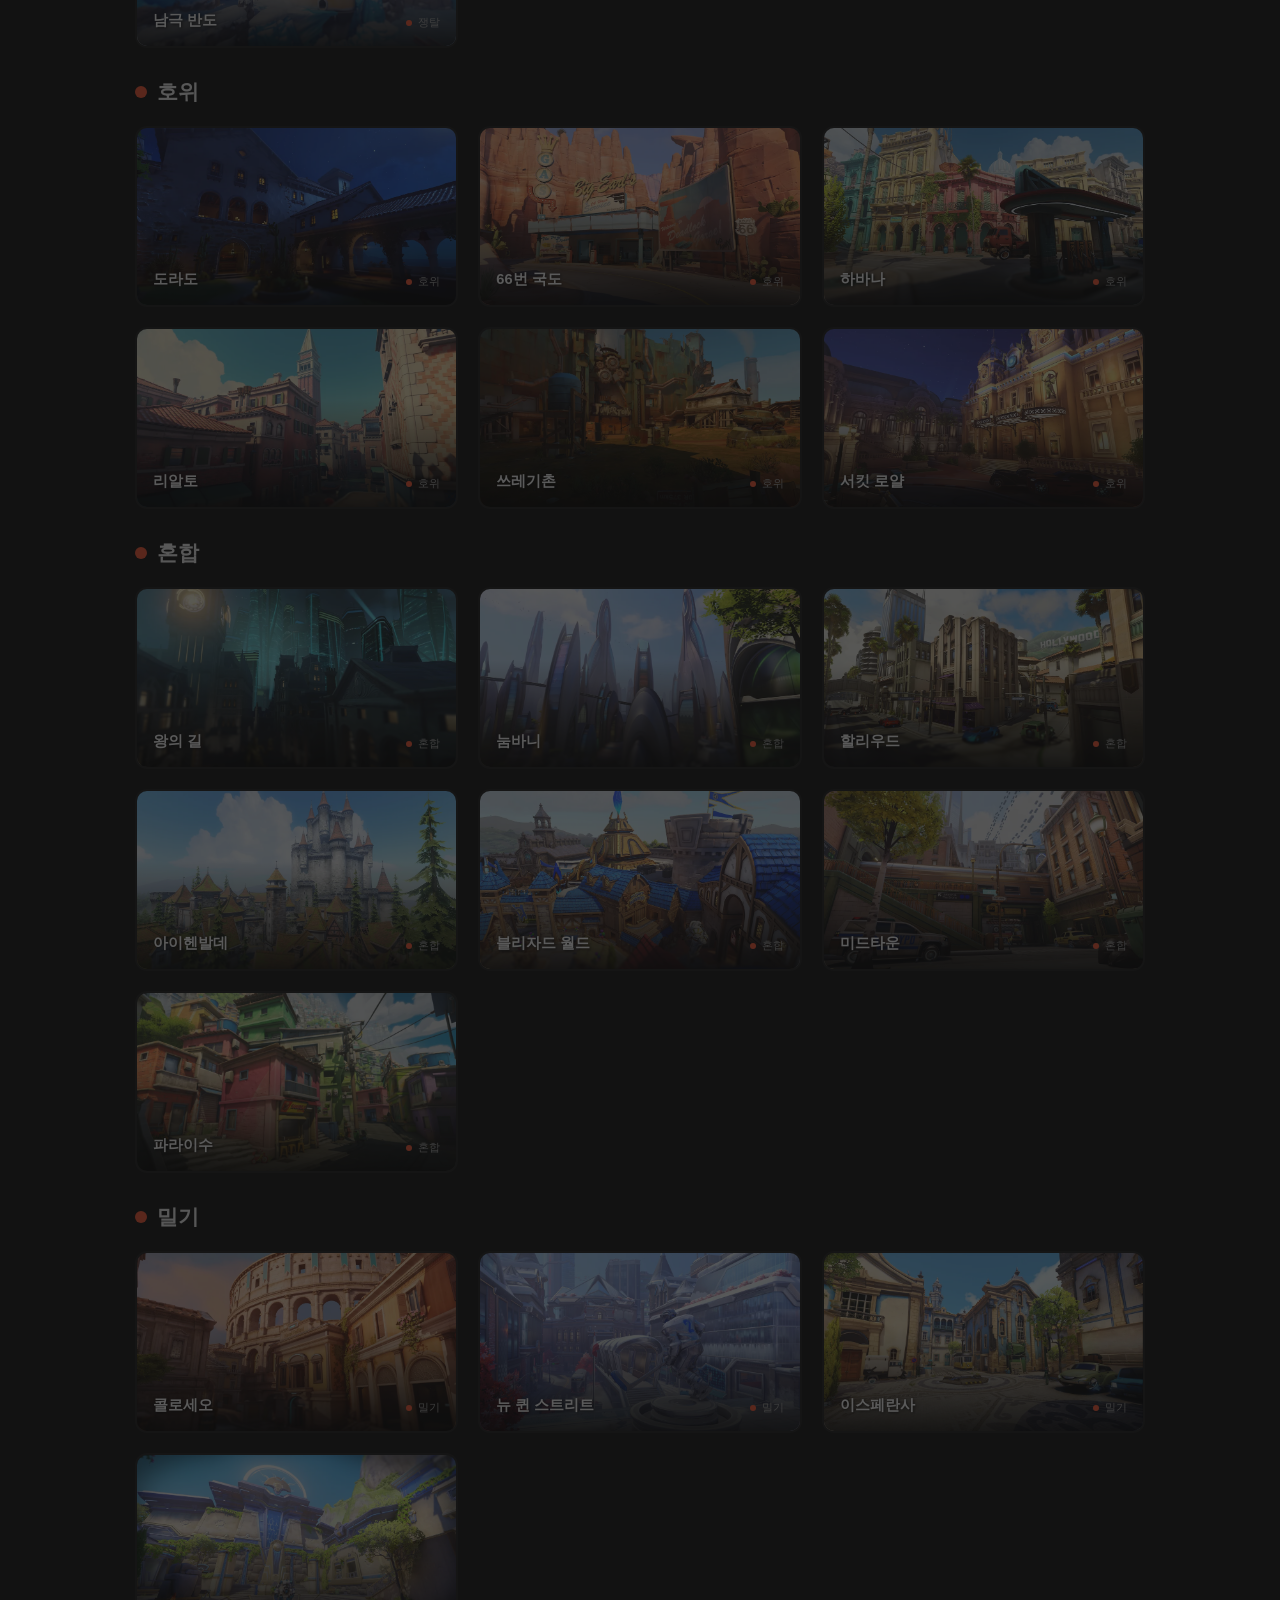
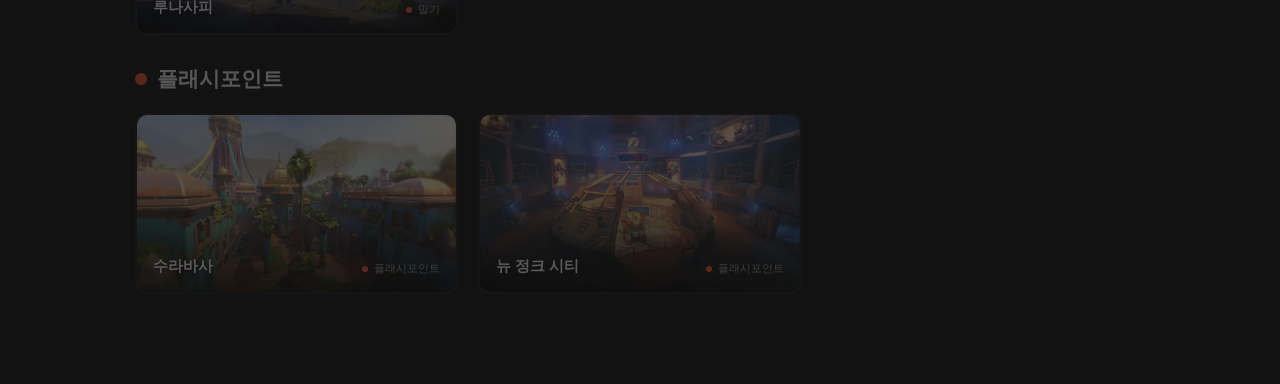
==== commit 36d3b62f: "수정 완료" ====
--- a/week1/ow/index.html
+++ b/week1/ow/index.html
@@ -13,7 +13,6 @@
     </header>
 
     <div class="container">
-        <!-- Step 1: 역할군 선택 -->
         <section class="step-section" id="step1">
             <h2>Step 1. 역할군 선택</h2>
             <div class="role-buttons">
@@ -32,17 +31,29 @@
             </div>
         </section>
 
-        <!-- Step 2: 맵 선택 -->
         <section class="step-section disabled" id="step2">
             <h2>Step 2. 맵 선택</h2>
             <div id="mapGrid"></div>
         </section>
 
-        <!-- 결과창 -->
         <section id="resultBox" class="hidden">
-            <div class="result-header">
-                <h2 id="resultTitle" class="result-title">맵 이름 - 역할군 전략</h2>
-                <div class="like-section">
+            <div class="result-header" style="display: flex; align-items: center; width: 100%; flex-wrap: wrap; gap: 15px;">
+                <h2 id="resultTitle" class="result-title" style="margin: 0; flex: 1 1 auto;">맵 이름 - 역할군 전략</h2>
+                
+                <div class="tier-select-wrapper" style="display: inline-block;">
+                    <select id="tierSelect" style="background: #1e2630; color: #ffffff; border: 1px solid var(--ow-orange, #f99e1a); padding: 8px 16px; border-radius: 6px; font-weight: bold; cursor: pointer; outline: none; font-size: 0.95em; transition: all 0.2s ease;">
+                        <option value="all">모든 티어</option>
+                        <option value="bronze">브론즈</option>
+                        <option value="silver">실버</option>
+                        <option value="gold">골드</option>
+                        <option value="platinum">플래티늄</option>
+                        <option value="diamond">다이아몬드</option>
+                        <option value="master">마스터</option>
+                        <option value="grandmaster">그랜드마스터 & 챔피언</option>
+                    </select>
+                </div>
+
+                <div class="like-section" style="display: inline-block;">
                     <button id="likeBtn" class="like-btn">👍 추천해요 <span id="likeCount">0</span></button>
                 </div>
             </div>
@@ -53,10 +64,8 @@
             </div>
 
             <div id="roleDataContent" class="role-content-grid">
-                <!-- JS에서 추천 영웅, 시너지, 카운터 내용이 렌더링됩니다 -->
-            </div>
+                </div>
 
-            <!-- 💬 댓글(방명록) 기능 추가 -->
             <div class="card comment-section">
                 <h3>💬 맵 전술 토론 (방명록)</h3>
                 
--- a/week1/ow/style.css
+++ b/week1/ow/style.css
@@ -51,7 +51,7 @@
 }
 
 .container {
-    max-width: 900px;
+    max-width: 1050px; /* 큼직해진 아이콘들이 잘 들어가도록 전체 폭을 넓힘 */
     width: 100%;
     padding: 0 20px 50px 20px;
     box-sizing: border-box;
@@ -59,12 +59,21 @@
 
 .step-section {
     margin-bottom: 40px;
+    scroll-margin-top: 40px; /* 스크롤 여백을 줄여 화면이 조금 더 아래로 내려가게 조정 */
 }
 
 .step-section h2 {
     border-bottom: 2px solid var(--ow-orange);
     padding-bottom: 10px;
     color: var(--ow-orange);
+}
+
+#step1 {
+    min-height: 80vh; /* 빈 공간을 확보해 아래쪽 맵 선택 구역을 화면 밖으로 밀어냄 */
+    display: flex;
+    flex-direction: column;
+    justify-content: flex-start; /* 중앙 정렬을 해제하여 위쪽으로 끌어올림 */
+    padding-top: 20px;
 }
 
 .disabled {
@@ -202,8 +211,8 @@
 }
 
 .role-icon {
-    width: 240px;
-    height: 240px;
+    width: 320px; /* 아이콘을 더 큼직하게 키움 */
+    height: 320px;
     object-fit: contain;
     transition: transform 0.2s, filter 0.2s;
     filter: grayscale(100%) opacity(0.6);
@@ -252,6 +261,12 @@
 .like-btn:hover {
     background-color: var(--ow-orange);
     color: #fff;
+}
+
+.like-btn.liked {
+    background-color: var(--ow-orange);
+    color: #fff;
+    cursor: default;
 }
 
 .hidden {
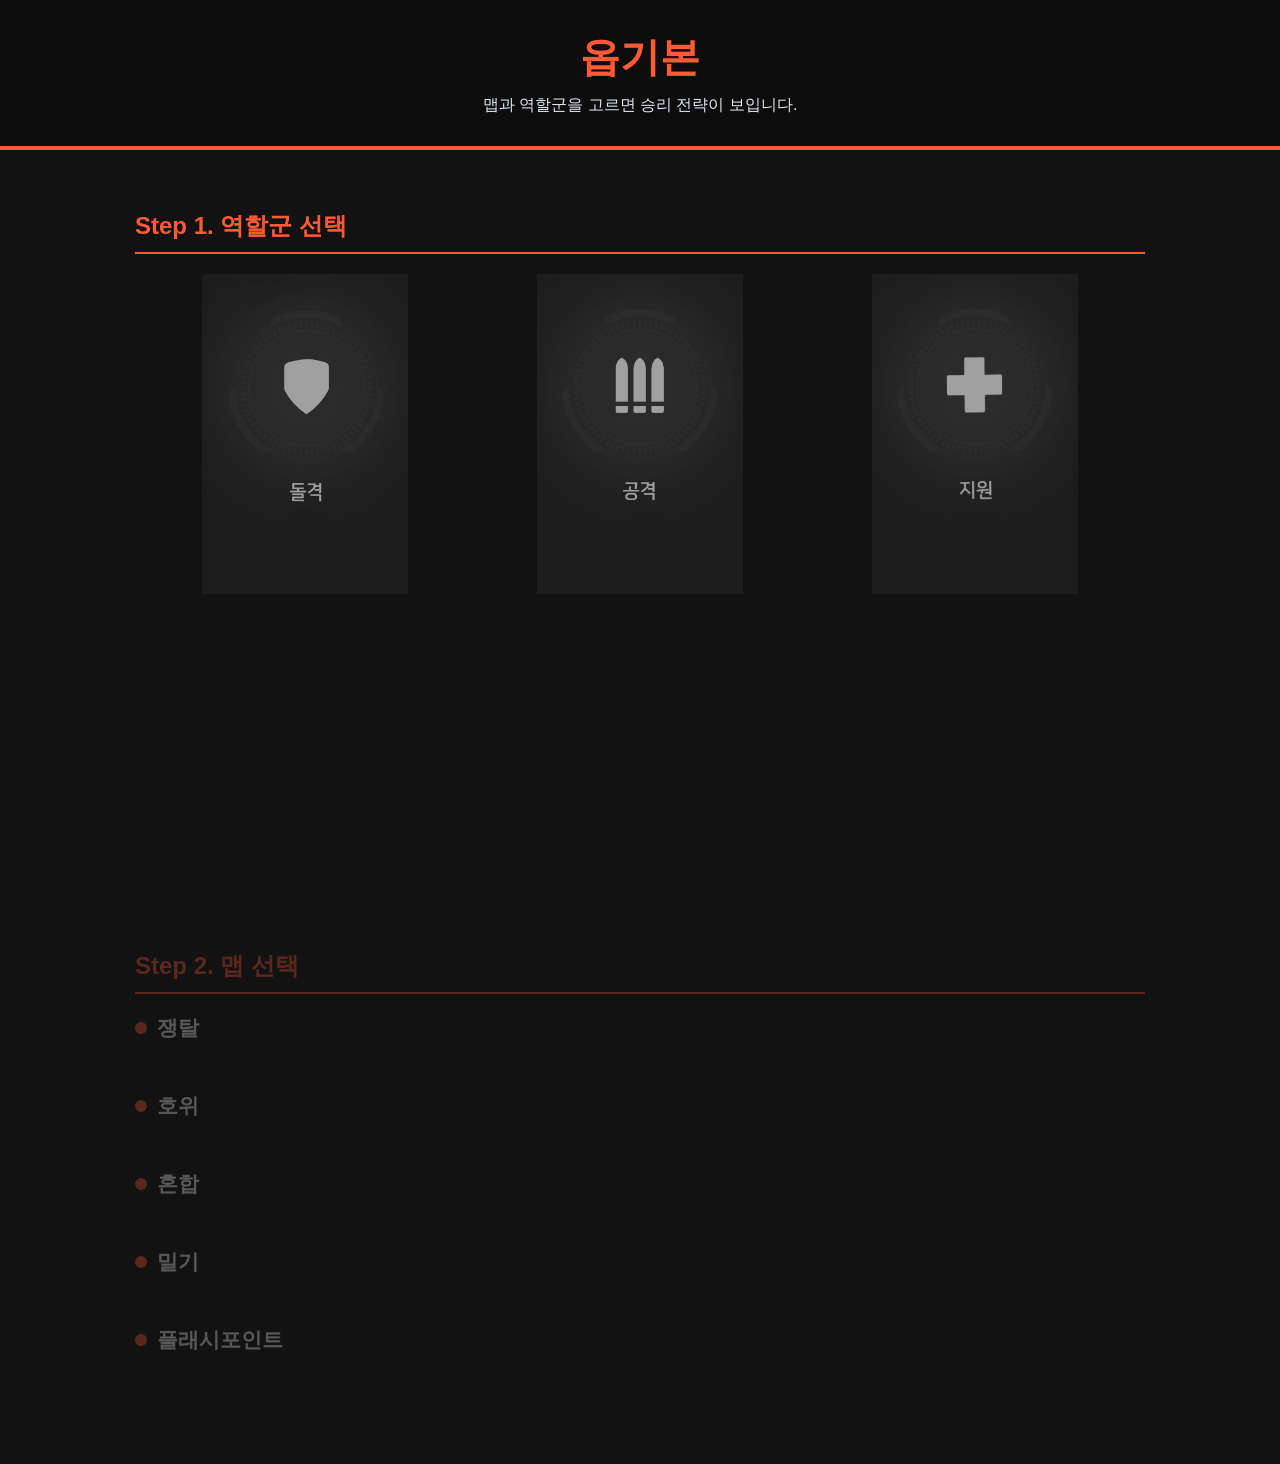
==== commit 55a05b9f: "수정 완료" ====
--- a/week1/ow/index.html
+++ b/week1/ow/index.html
@@ -5,6 +5,35 @@
     <meta name="viewport" content="width=device-width, initial-scale=1.0">
     <title>오버워치 전략 가이드</title>
     <link rel="stylesheet" href="style.css">
+    <style>
+        /* 👑 Owtics 오피셜 서버 선택 탭 전용 초정밀 커스텀 CSS 디자인 주입 */
+        .ow-segment-tabs {
+            display: inline-flex;
+            background: #191e24;
+            padding: 4px;
+            border-radius: 8px;
+            border: 1px solid #2d3748;
+        }
+        .ow-tab-btn {
+            background: transparent;
+            color: #a0aec0;
+            border: none;
+            padding: 8px 20px;
+            font-size: 0.95em;
+            font-weight: bold;
+            border-radius: 6px;
+            cursor: pointer;
+            transition: all 0.2s ease;
+        }
+        .ow-tab-btn:hover {
+            color: #ffffff;
+        }
+        .ow-tab-btn.active {
+            background: #28323f;
+            color: var(--ow-orange, #f99e1a);
+            box-shadow: 0 2px 5px rgba(0,0,0,0.2);
+        }
+    </style>
 </head>
 <body>
     <header class="header main-header">
@@ -13,6 +42,7 @@
     </header>
 
     <div class="container">
+        <!-- Step 1: 역할군 선택 -->
         <section class="step-section" id="step1">
             <h2>Step 1. 역할군 선택</h2>
             <div class="role-buttons">
@@ -31,17 +61,27 @@
             </div>
         </section>
 
+        <!-- Step 2: 맵 선택 -->
         <section class="step-section disabled" id="step2">
             <h2>Step 2. 맵 선택</h2>
             <div id="mapGrid"></div>
         </section>
 
+        <!-- 결과창 -->
         <section id="resultBox" class="hidden">
             <div class="result-header" style="display: flex; align-items: center; width: 100%; flex-wrap: wrap; gap: 15px;">
                 <h2 id="resultTitle" class="result-title" style="margin: 0; flex: 1 1 auto;">맵 이름 - 역할군 전략</h2>
                 
+                <!-- 👑 Owtics 스타일 세그먼트 서버 탭 버튼 그룹 이식 -->
+                <div class="ow-segment-tabs">
+                    <button class="ow-tab-btn active" data-region="asia">아시아</button>
+                    <button class="ow-tab-btn" data-region="usa">미국</button>
+                    <button class="ow-tab-btn" data-region="eu">유럽</button>
+                </div>
+
+                <!-- 티어 선택 셀렉트 박스 구역 -->
                 <div class="tier-select-wrapper" style="display: inline-block;">
-                    <select id="tierSelect" style="background: #1e2630; color: #ffffff; border: 1px solid var(--ow-orange, #f99e1a); padding: 8px 16px; border-radius: 6px; font-weight: bold; cursor: pointer; outline: none; font-size: 0.95em; transition: all 0.2s ease;">
+                    <select id="tierSelect" style="background: #1e2630; color: #ffffff; border: 1px solid var(--ow-orange, #f99e1a); padding: 8px 16px; border-radius: 6px; font-weight: bold; cursor: pointer; outline: none; font-size: 0.95em;">
                         <option value="all">모든 티어</option>
                         <option value="bronze">브론즈</option>
                         <option value="silver">실버</option>
@@ -64,8 +104,10 @@
             </div>
 
             <div id="roleDataContent" class="role-content-grid">
-                </div>
+                <!-- JS에서 추천 영웅, 시너지, 카운터 내용이 렌더링됩니다 -->
+            </div>
 
+            <!-- 💬 댓글(방명록) 기능 추가 -->
             <div class="card comment-section">
                 <h3>💬 맵 전술 토론 (방명록)</h3>
                 
